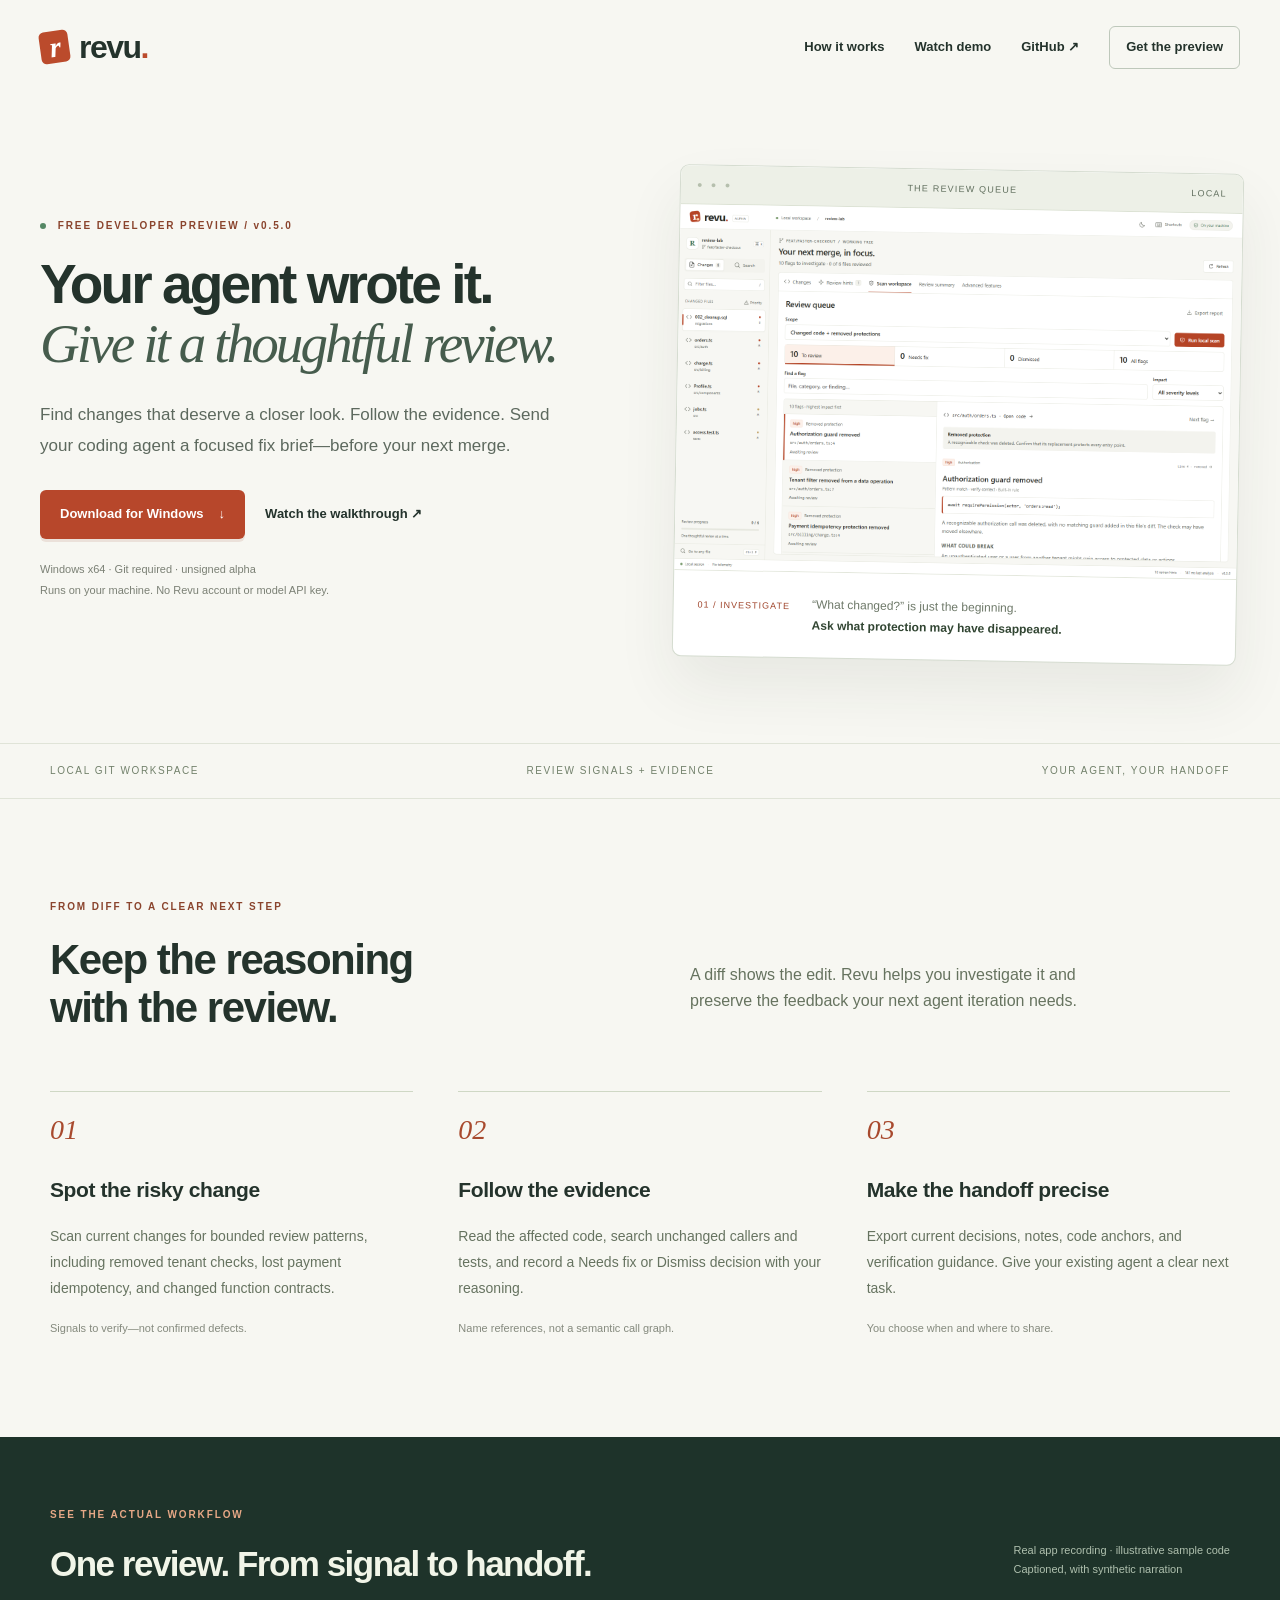
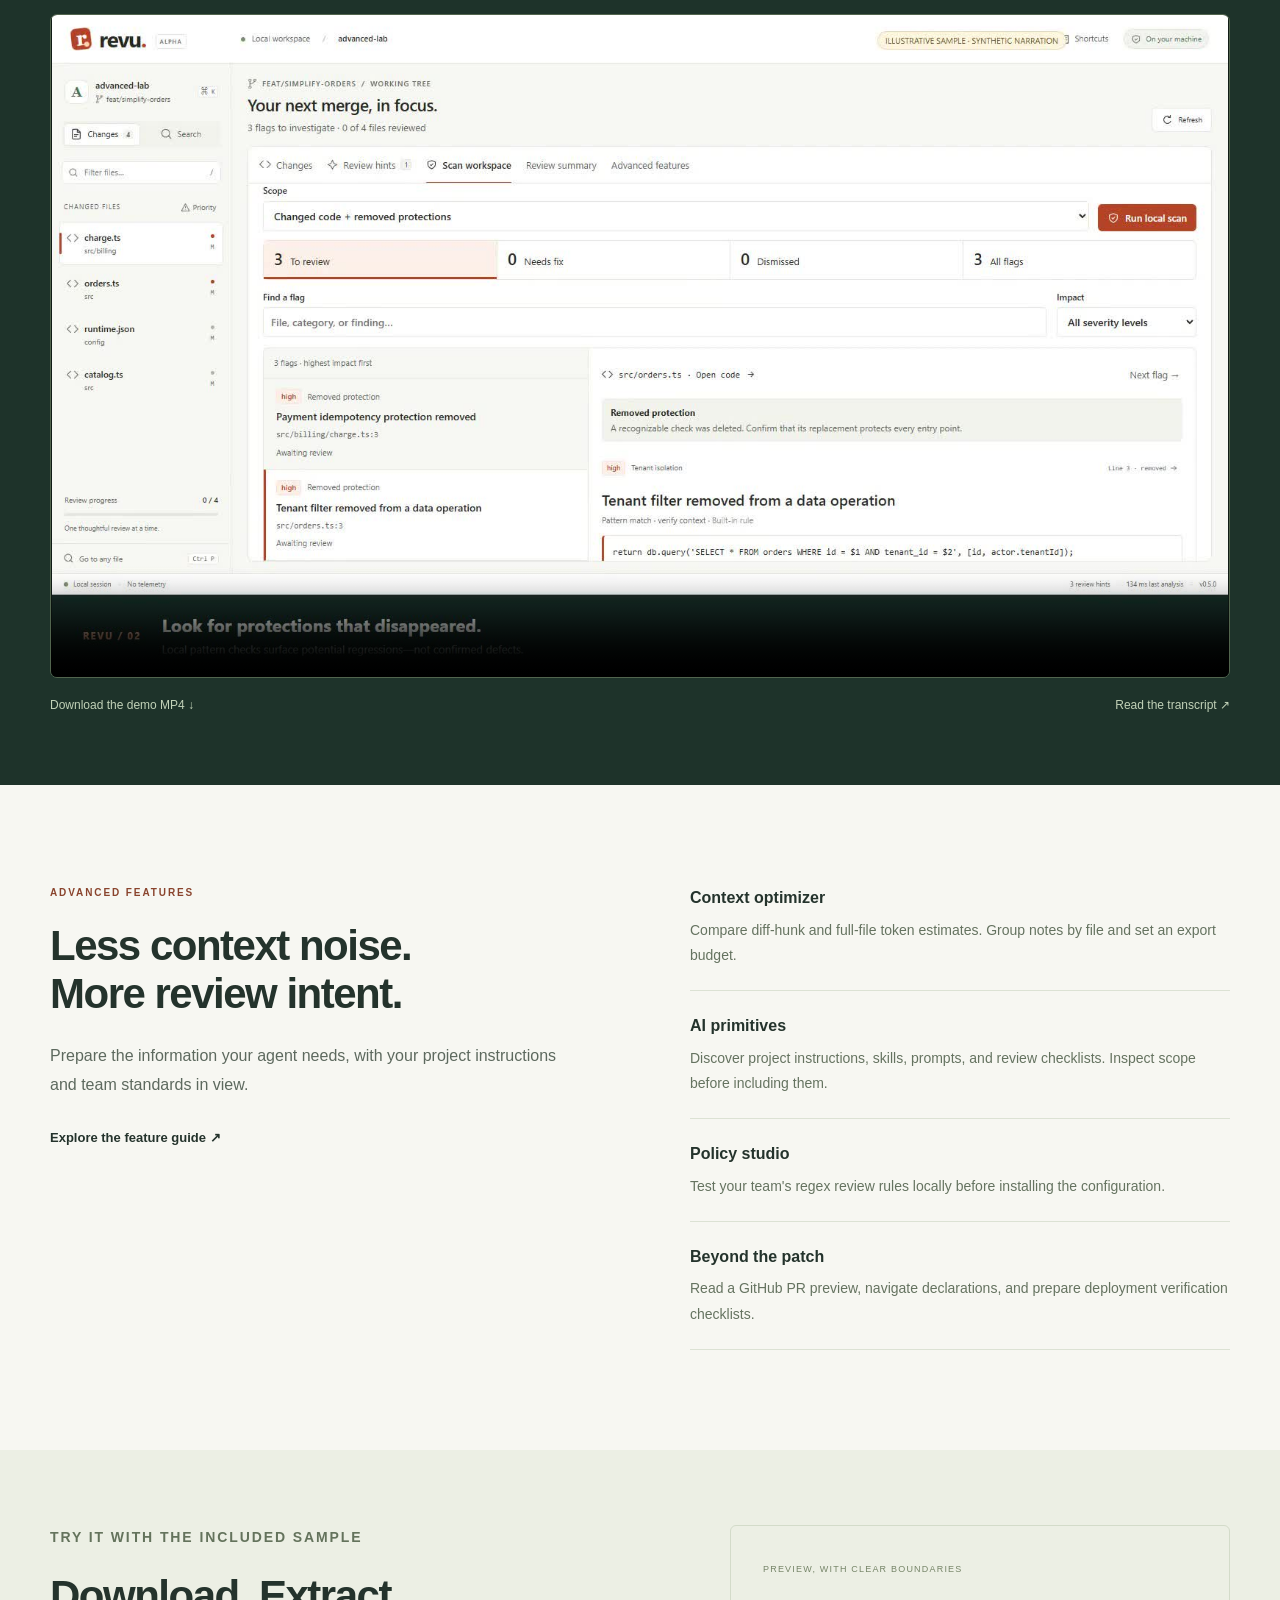
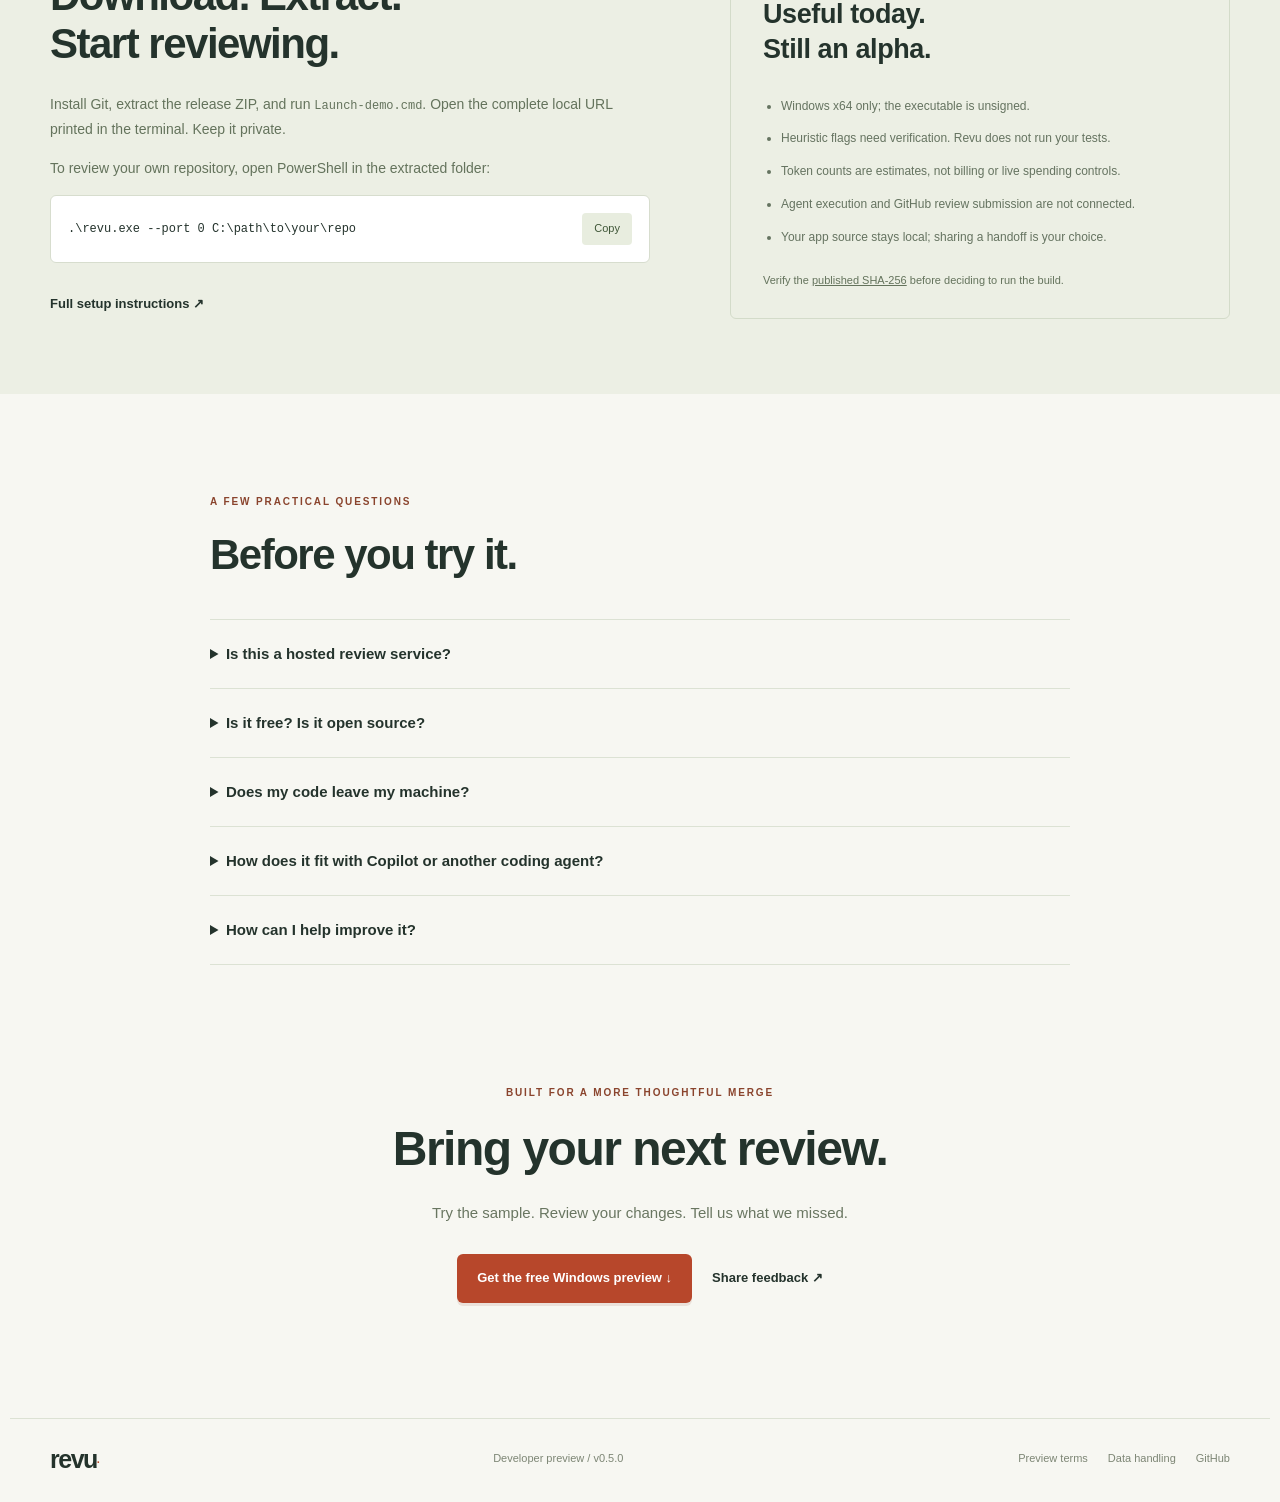
==== index.html @ cb38692a "Publish Revu developer-preview site, documentation, and demo" ====
<!doctype html>
<html lang="en"><head><meta charset="utf-8"><meta name="viewport" content="width=device-width,initial-scale=1"><title>Revu — review your agent's work before you merge</title><meta name="description" content="A local code-review workspace for AI-assisted development. Investigate review signals, record evidence, and prepare focused agent handoffs. Free Windows developer preview."><meta name="theme-color" content="#f7f7f2"><meta property="og:title" content="Revu — a thoughtful review before your next merge"><meta property="og:description" content="Try the free Windows developer preview. Local review signals, evidence, and focused agent context."><meta property="og:image" content="https://mardi123.github.io/revu/assets/poster.jpg"><link rel="icon" href="favicon.svg" type="image/svg+xml"><link rel="stylesheet" href="style.css"></head>
<body><a class="skip" href="#main">Skip to content</a><header class="nav"><a class="brand" href="#" aria-label="Revu home"><span class="mark">r</span>revu<span class="dot">.</span></a><nav aria-label="Main navigation"><a href="#workflow">How it works</a><a href="#demo">Watch demo</a><a href="https://github.com/Mardi123/revu">GitHub ↗</a><a class="nav-download" href="https://github.com/Mardi123/revu/releases/tag/v0.5.0">Get the preview</a></nav></header>
<main id="main"><section class="hero wrap"><div class="hero-copy"><p class="eyebrow"><span></span> FREE DEVELOPER PREVIEW / v0.5.0</p><h1>Your agent wrote it.<br><em>Give it a thoughtful review.</em></h1><p class="lead">Find changes that deserve a closer look. Follow the evidence. Send your coding agent a focused fix brief—before your next merge.</p><div class="actions"><a class="button primary" href="https://github.com/Mardi123/revu/releases/download/v0.5.0/revu-0.5.0-windows-x64.zip">Download for Windows <span>↓</span></a><a class="text-link" href="#demo">Watch the walkthrough <span>↗</span></a></div><p class="fine">Windows x64 · Git required · unsigned alpha<br>Runs on your machine. No Revu account or model API key.</p></div><div class="hero-visual"><div class="window-bar"><span class="window-dots">● ● ●</span><span>THE REVIEW QUEUE</span><span>LOCAL</span></div><a href="assets/review-queue.png" aria-label="Open full-size screenshot of the review queue"><img src="assets/review-queue.png" alt="Revu review queue showing a potential regression with code evidence and verification steps." width="1512" height="982"></a><div class="visual-note"><span>01 / INVESTIGATE</span><p>“What changed?” is just the beginning.<br><strong>Ask what protection may have disappeared.</strong></p></div></div></section>
<div class="strip"><div class="wrap"><span>LOCAL GIT WORKSPACE</span><span>REVIEW SIGNALS + EVIDENCE</span><span>YOUR AGENT, YOUR HANDOFF</span></div></div>
<section id="workflow" class="wrap section"><div class="section-heading"><p class="eyebrow">FROM DIFF TO A CLEAR NEXT STEP</p><h2>Keep the reasoning<br>with the review.</h2><p>A diff shows the edit. Revu helps you investigate it and preserve the feedback your next agent iteration needs.</p></div><div class="steps"><article><span class="step">01</span><h3>Spot the risky change</h3><p>Scan current changes for bounded review patterns, including removed tenant checks, lost payment idempotency, and changed function contracts.</p><span class="note">Signals to verify—not confirmed defects.</span></article><article><span class="step">02</span><h3>Follow the evidence</h3><p>Read the affected code, search unchanged callers and tests, and record a Needs fix or Dismiss decision with your reasoning.</p><span class="note">Name references, not a semantic call graph.</span></article><article><span class="step">03</span><h3>Make the handoff precise</h3><p>Export current decisions, notes, code anchors, and verification guidance. Give your existing agent a clear next task.</p><span class="note">You choose when and where to share.</span></article></div></section>
<section id="demo" class="demo-section"><div class="wrap"><div class="demo-heading"><div><p class="eyebrow">SEE THE ACTUAL WORKFLOW</p><h2>One review. From signal to handoff.</h2></div><p>Real app recording · illustrative sample code<br>Captioned, with synthetic narration</p></div><video controls playsinline preload="metadata" poster="assets/poster.jpg" aria-label="Revu developer-preview walkthrough"><source src="assets/revu-demo-0.5.0.mp4" type="video/mp4"><track kind="captions" src="assets/revu-demo.vtt" srclang="en" label="English" default>Your browser cannot play this video. <a href="assets/revu-demo-0.5.0.mp4">Download the MP4.</a></video><div class="video-links"><a href="https://github.com/Mardi123/revu/releases/download/v0.5.0/revu-demo-0.5.0.mp4">Download the demo MP4 ↓</a><a href="https://github.com/Mardi123/revu/blob/main/DEMO-TRANSCRIPT.md">Read the transcript ↗</a></div></div></section>
<section class="wrap section advanced"><div><p class="eyebrow">ADVANCED FEATURES</p><h2>Less context noise.<br>More review intent.</h2><p class="lead">Prepare the information your agent needs, with your project instructions and team standards in view.</p><a class="text-link" href="https://github.com/Mardi123/revu/blob/main/docs/ADVANCED-FEATURES.md">Explore the feature guide ↗</a></div><dl><div><dt>Context optimizer</dt><dd>Compare diff-hunk and full-file token estimates. Group notes by file and set an export budget.</dd></div><div><dt>AI primitives</dt><dd>Discover project instructions, skills, prompts, and review checklists. Inspect scope before including them.</dd></div><div><dt>Policy studio</dt><dd>Test your team's regex review rules locally before installing the configuration.</dd></div><div><dt>Beyond the patch</dt><dd>Read a GitHub PR preview, navigate declarations, and prepare deployment verification checklists.</dd></div></dl></section>
<section id="start" class="setup-section"><div class="wrap setup"><div><p class="eyebrow">TRY IT WITH THE INCLUDED SAMPLE</p><h2>Download. Extract.<br>Start reviewing.</h2><p>Install Git, extract the release ZIP, and run <code>Launch-demo.cmd</code>. Open the complete local URL printed in the terminal. Keep it private.</p><p>To review your own repository, open PowerShell in the extracted folder:</p><div class="command"><code id="command">.\revu.exe --port 0 C:\path\to\your\repo</code><button id="copy" aria-label="Copy launch command">Copy</button></div><p id="copy-status" role="status"></p><a class="text-link" href="https://github.com/Mardi123/revu#readme">Full setup instructions ↗</a></div><aside><span class="pill">PREVIEW, WITH CLEAR BOUNDARIES</span><h3>Useful today.<br>Still an alpha.</h3><ul><li>Windows x64 only; the executable is unsigned.</li><li>Heuristic flags need verification. Revu does not run your tests.</li><li>Token counts are estimates, not billing or live spending controls.</li><li>Agent execution and GitHub review submission are not connected.</li><li>Your app source stays local; sharing a handoff is your choice.</li></ul><p>Verify the <a href="https://github.com/Mardi123/revu/releases/download/v0.5.0/SHA256SUMS.txt">published SHA-256</a> before deciding to run the build.</p></aside></div></section>
<section class="wrap section faq"><p class="eyebrow">A FEW PRACTICAL QUESTIONS</p><h2>Before you try it.</h2><details><summary>Is this a hosted review service?</summary><p>No. This website distributes a local Windows app. Revu reads the Git repository you select and serves its interface on your own machine. Do not expose that local server publicly.</p></details><details><summary>Is it free? Is it open source?</summary><p>This developer preview is free to evaluate, including with your own work projects. The application source remains private. See the <a href="https://github.com/Mardi123/revu/blob/main/PREVIEW-TERMS.md">preview terms</a>; this is not an open-source license.</p></details><details><summary>Does my code leave my machine?</summary><p>The app has no Revu telemetry or automatic model calls. Copying or exporting context lets you choose what to share. Explicit GitHub PR preview requests contact GitHub through your installed CLI. See <a href="https://github.com/Mardi123/revu/blob/main/PRIVACY.md">data handling</a>.</p></details><details><summary>How does it fit with Copilot or another coding agent?</summary><p>Use Revu as a local investigation and feedback workspace alongside your existing agent. Review signals, record your reasoning, and export a focused handoff. This preview does not demonstrate higher detection accuracy than another tool.</p></details><details><summary>How can I help improve it?</summary><p>Try a real review and report where the workflow helped or got in the way. For a missed issue or false positive, include a small synthetic reproduction in a GitHub issue. Never post private source, credentials, or customer data.</p></details></section>
<section class="wrap final-cta"><p class="eyebrow">BUILT FOR A MORE THOUGHTFUL MERGE</p><h2>Bring your next review.</h2><p>Try the sample. Review your changes. Tell us what we missed.</p><div class="actions"><a class="button primary" href="https://github.com/Mardi123/revu/releases/download/v0.5.0/revu-0.5.0-windows-x64.zip">Get the free Windows preview ↓</a><a class="text-link" href="https://github.com/Mardi123/revu/issues/new/choose">Share feedback ↗</a></div></section></main>
<footer class="wrap"><a class="brand" href="#">revu<span class="dot">.</span></a><span>Developer preview / v0.5.0</span><nav aria-label="Footer"><a href="https://github.com/Mardi123/revu/blob/main/PREVIEW-TERMS.md">Preview terms</a><a href="https://github.com/Mardi123/revu/blob/main/PRIVACY.md">Data handling</a><a href="https://github.com/Mardi123/revu">GitHub</a></nav></footer><script src="site.js"></script></body></html>
---- style.css ----
*{box-sizing:border-box}html{scroll-behavior:smooth;scroll-padding-top:30px}body{margin:0;background:#f7f7f2;color:#24332c;font-family:Inter,'Segoe UI',Arial,sans-serif;line-height:1.6}a{color:inherit;text-decoration:none}button,a{-webkit-tap-highlight-color:transparent}button{font:inherit;cursor:pointer}a:focus-visible,button:focus-visible,summary:focus-visible{outline:3px solid #cb5635;outline-offset:5px}img{display:block;max-width:100%;height:auto}.wrap{max-width:1260px;margin:auto;padding-left:40px;padding-right:40px}.nav{max-width:1440px;margin:auto;padding:26px 40px;display:flex;align-items:center;justify-content:space-between;gap:24px}.brand{display:flex;align-items:center;font-size:32px;font-weight:800;letter-spacing:-1.5px;line-height:1}.dot{color:#bb4b2c}.mark{display:inline-flex;align-items:center;justify-content:center;width:29px;height:32px;background:#bb4b2c;color:white;font:italic 700 29px Georgia,serif;margin-right:10px;border-radius:5px;transform:rotate(-8deg)}.nav nav{display:flex;align-items:center;gap:30px;font-size:13px;font-weight:600}.nav nav a:hover,.text-link:hover{color:#b34528}.nav-download{border:1px solid #bec8bb;padding:10px 16px;border-radius:6px}.hero{padding-top:74px;padding-bottom:82px;display:grid;grid-template-columns:1.05fr 1fr;gap:44px;align-items:center;max-width:1440px}.eyebrow{font:700 10px/1.5 'Segoe UI',sans-serif;letter-spacing:1.9px;color:#8a442d;margin:0 0 22px}.eyebrow span{display:inline-block;width:6px;height:6px;background:#558865;border-radius:100%;margin-right:7px}h1,h2,h3,p{margin-top:0}h1{font-size:clamp(38px,4.3vw,63px);line-height:1.08;font-weight:650;letter-spacing:-2.9px;margin-bottom:26px}h1 em{font-family:Georgia,serif;font-weight:400;color:#465c4d}h2{font-size:42px;line-height:1.14;letter-spacing:-1.5px;font-weight:600;margin-bottom:24px}h3{font-size:21px;line-height:1.3;font-weight:650;letter-spacing:-.4px}.lead{color:#5d695e;font-size:17px;line-height:1.8;max-width:510px}.actions{display:flex;flex-wrap:wrap;align-items:center;gap:20px;margin:29px 0 20px}.button{display:inline-flex;align-items:center;justify-content:center;gap:15px;border-radius:6px;padding:14px 20px;font-size:13px;font-weight:650}.primary{background:#b7472b;color:white;box-shadow:0 3px 0 #8d30191c}.primary:hover{background:#963921}.text-link{font-size:13px;font-weight:600}.fine{color:#7b8075;font-size:11px;line-height:1.9}.hero-visual{min-width:0;border:1px solid #d5dcd0;border-radius:9px;overflow:hidden;box-shadow:0 30px 60px #24332c13;transform:rotate(1deg);background:white}.window-bar{display:flex;justify-content:space-between;gap:10px;align-items:center;padding:12px 16px;background:#edf0e7;border-bottom:1px solid #dce2d4;color:#62705f;font-size:9px;letter-spacing:1.2px}.window-dots{color:#b5bfad;letter-spacing:3px}.hero-visual img{width:100%}.visual-note{display:flex;align-items:start;gap:22px;padding:22px 24px;border-top:1px solid #e3e7dc}.visual-note>span{font-size:9px;letter-spacing:1px;color:#a1472e;white-space:nowrap;margin-top:5px}.visual-note p{margin:0;font-size:12px;line-height:1.7;color:#6e7969}.visual-note strong{color:#314532;font-weight:600}.strip{border-top:1px solid #e0e4d8;border-bottom:1px solid #e0e4d8}.strip .wrap{display:flex;justify-content:space-between;gap:20px;padding-top:19px;padding-bottom:19px;font-size:10px;letter-spacing:1.6px;color:#72816b}.section{padding-top:100px;padding-bottom:100px}.section-heading{display:grid;grid-template-columns:1fr 1fr;gap:0 100px}.section-heading .eyebrow{grid-column:1/-1}.section-heading>p:last-child{align-self:center;color:#66735f;max-width:420px}.steps{display:grid;grid-template-columns:repeat(3,1fr);gap:45px;margin-top:35px}.step{display:block;border-top:1px solid #cfd8c5;color:#a84a2e;font:italic 28px Georgia,serif;padding-top:22px;margin-bottom:30px}.steps p{color:#667360;font-size:14px;line-height:1.85}.note{display:block;font-size:11px;color:#858a7e;margin-top:18px}.demo-section{background:#1e332a;color:#f1f5e8;padding:70px 0}.demo-section .eyebrow{color:#e7a886}.demo-heading{display:flex;justify-content:space-between;gap:30px;align-items:end;margin-bottom:30px}.demo-heading h2{font-size:35px;max-width:650px;margin:0}.demo-heading>p{font-size:11px;line-height:1.8;color:#afc0ae;white-space:nowrap;margin-bottom:4px}video{display:block;width:100%;aspect-ratio:16/9;background:#101c16;border-radius:7px;border:1px solid #52654e}.video-links{display:flex;justify-content:space-between;gap:20px;margin-top:18px;font-size:12px;color:#c2d2b8}.video-links a:hover{text-decoration:underline}.advanced{display:grid;grid-template-columns:1fr 1fr;gap:100px}.advanced .lead{font-size:16px;margin-bottom:25px}dl{margin:0}dl div{padding:22px 0;border-bottom:1px solid #dce2d4}dl div:first-child{padding-top:0}dt{font-weight:650;font-size:16px;margin-bottom:7px}dd{margin:0;font-size:14px;color:#657360;line-height:1.8}.setup-section{background:#ecefe4;padding:75px 0}.setup{display:grid;grid-template-columns:1.2fr 1fr;gap:80px}.setup p{color:#64735c;font-size:14px;line-height:1.8}code{font:12px/1.7 Consolas,monospace}.command{display:flex;align-items:center;gap:15px;padding:17px;background:#fff;border:1px solid #d7ddce;border-radius:6px}.command code{overflow-wrap:anywhere;flex:1}.command button{border:0;background:#e8eddf;color:#3f5637;padding:7px 12px;border-radius:4px;font-size:11px}.setup aside{padding:28px 32px;border:1px solid #d3dbc9;border-radius:6px}.pill{font-size:9px;letter-spacing:1.2px;color:#768568}.setup aside h3{font-size:27px;margin-top:18px}.setup ul{padding-left:18px;font-size:12px;line-height:1.9;color:#657360}.setup li{margin-bottom:10px}.setup aside p{font-size:11px;margin:22px 0 0}.setup aside a,.faq a{text-decoration:underline}#copy-status{min-height:15px;font-size:11px;margin:6px 0}.faq{max-width:940px}.faq h2{margin-bottom:40px}.faq details{border-top:1px solid #dce2d4;padding:22px 0}.faq details:last-child{border-bottom:1px solid #dce2d4}.faq summary{font-size:15px;font-weight:600;cursor:pointer}.faq details p{font-size:14px;color:#657360;margin:18px 0 0;line-height:1.85}.final-cta{text-align:center;padding-top:20px;padding-bottom:95px}.final-cta h2{font-size:48px}.final-cta p:not(.eyebrow){color:#697661;font-size:15px}.final-cta .actions{justify-content:center}footer{border-top:1px solid #dce2d4;display:flex;align-items:center;justify-content:space-between;gap:25px;padding-top:28px;padding-bottom:30px}footer .brand{font-size:25px}footer span,footer nav{font-size:11px;color:#7d8675}footer nav{display:flex;gap:20px}.skip{position:absolute;left:15px;top:-100px;background:white;padding:10px;z-index:5}.skip:focus{top:15px}@media(max-width:1000px){.hero{gap:30px;grid-template-columns:1fr;padding-top:45px;max-width:820px}.hero-visual{transform:none}.hero-copy{max-width:700px}h1{font-size:58px}.hero .lead{max-width:620px}.advanced,.setup{gap:45px}.section-heading{gap:30px}.steps{gap:28px}.demo-heading{display:block}.demo-heading>p{margin:15px 0 0}}@media(max-width:650px){.wrap{padding-left:24px;padding-right:24px}.nav{padding:22px 24px}.nav nav{gap:16px;font-size:11px}.nav nav>a:first-child,.nav-download{display:none}.brand{font-size:28px}.hero{padding-top:32px;padding-bottom:48px}h1{font-size:43px;letter-spacing:-1.7px}h2{font-size:33px}.lead{font-size:15px}.hero-visual{margin-top:8px}.visual-note{padding:16px;gap:12px}.visual-note p{font-size:11px}.visual-note>span{font-size:8px}.strip .wrap{gap:12px;font-size:8px;letter-spacing:.5px;padding-top:15px;padding-bottom:15px}.section{padding-top:60px;padding-bottom:60px}.section-heading,.steps,.advanced,.setup{grid-template-columns:1fr;gap:24px}.section-heading{gap:0}.steps{gap:25px;margin-top:25px}.step{margin-bottom:16px}.steps p{margin-bottom:8px}.note{margin-top:10px}.demo-section{padding:45px 0}.demo-heading h2{font-size:29px}.video-links{font-size:11px}.advanced{gap:38px}.setup-section{padding:50px 0}.setup aside{padding:23px}.command{padding:12px;gap:8px}.command code{font-size:11px}.final-cta{padding-top:30px;padding-bottom:60px}.final-cta h2{font-size:38px}footer{flex-wrap:wrap}footer nav{width:100%;justify-content:space-between}.actions{gap:15px}.button{font-size:12px;padding:13px 17px}}@media(prefers-reduced-motion:reduce){html{scroll-behavior:auto}}
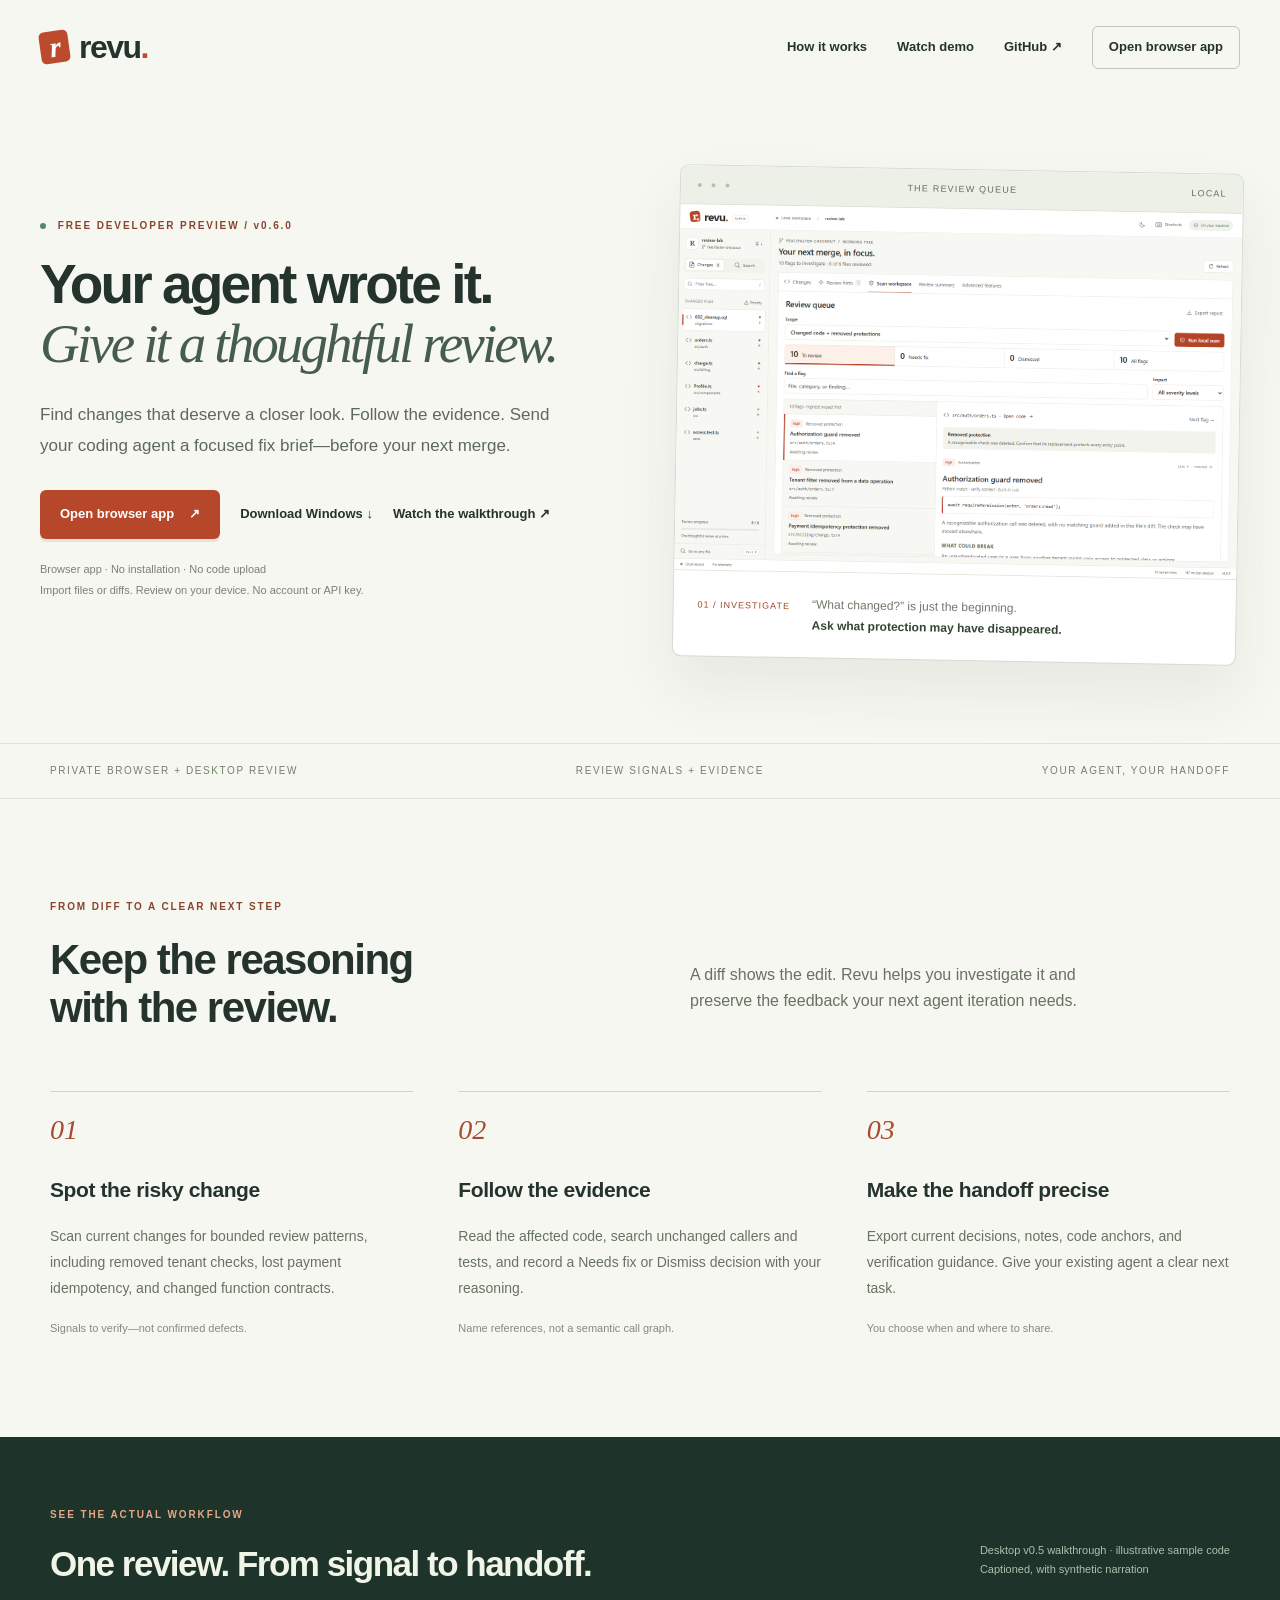
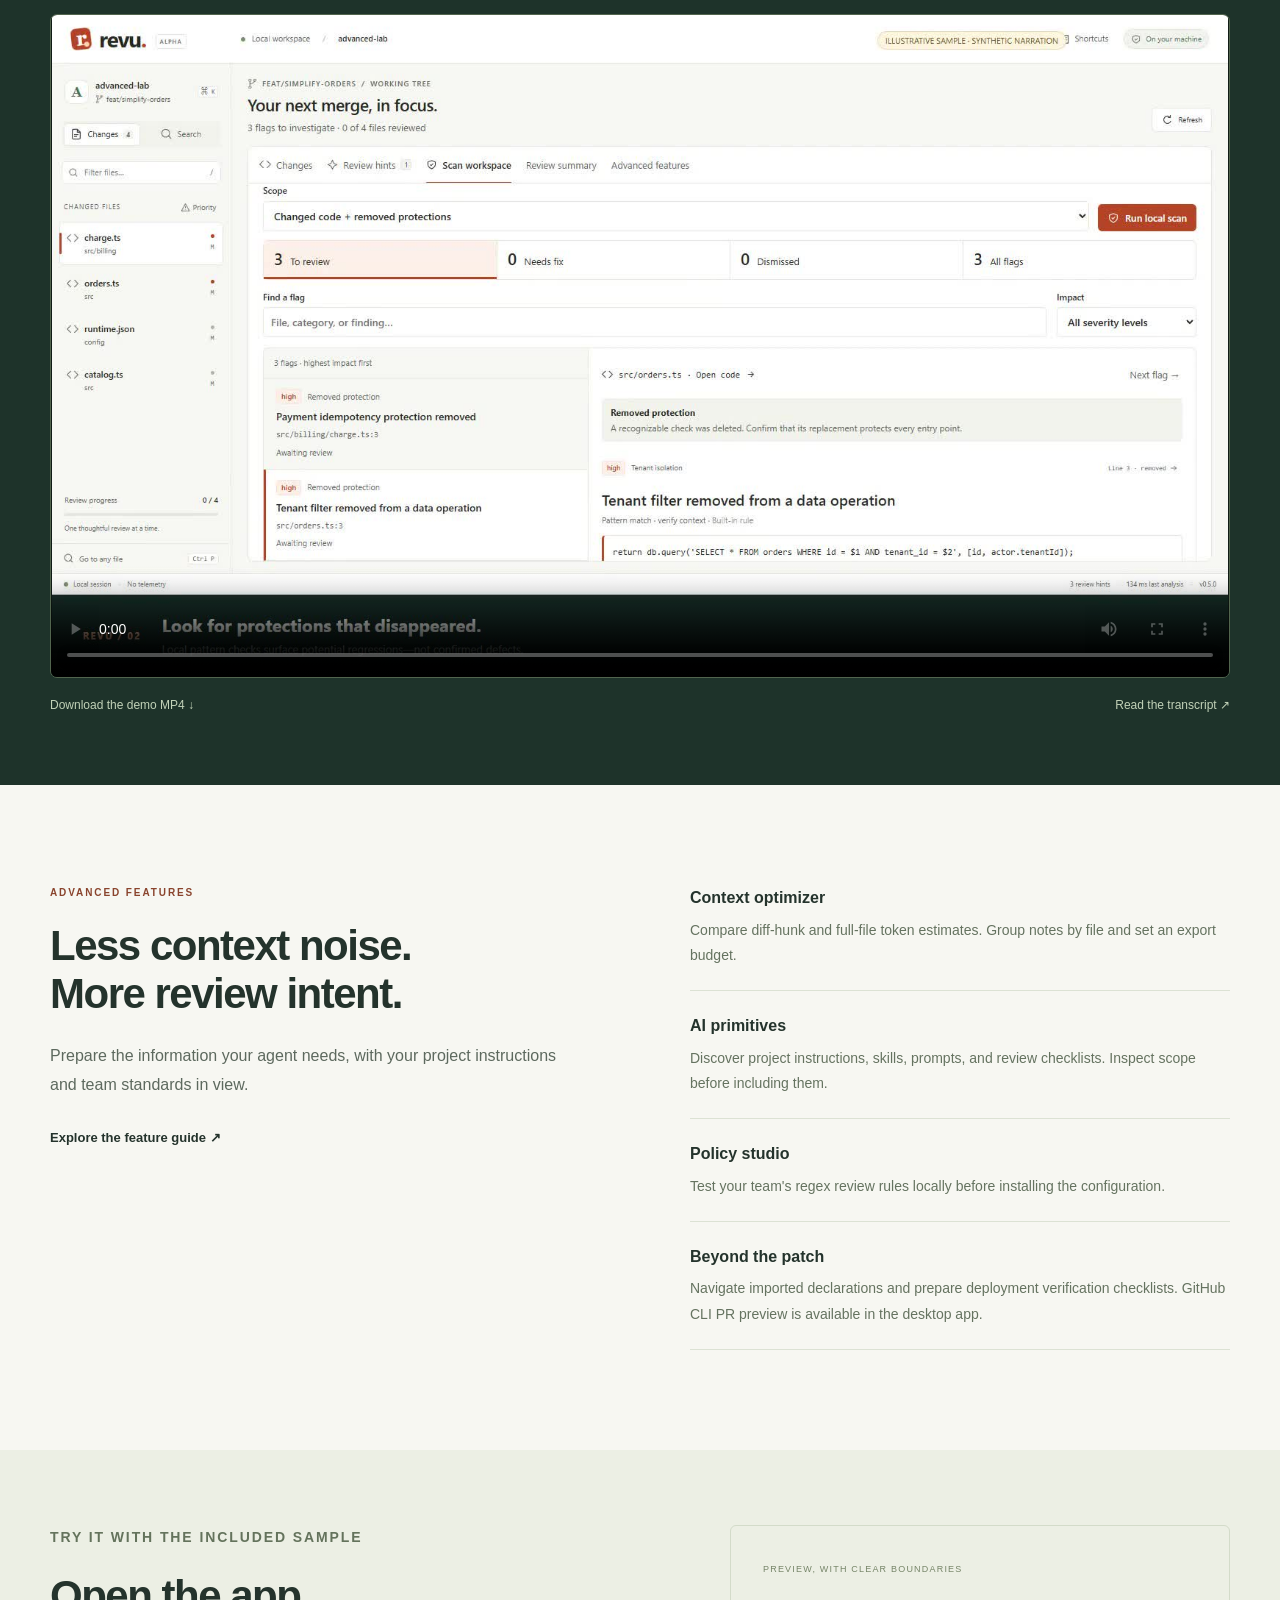
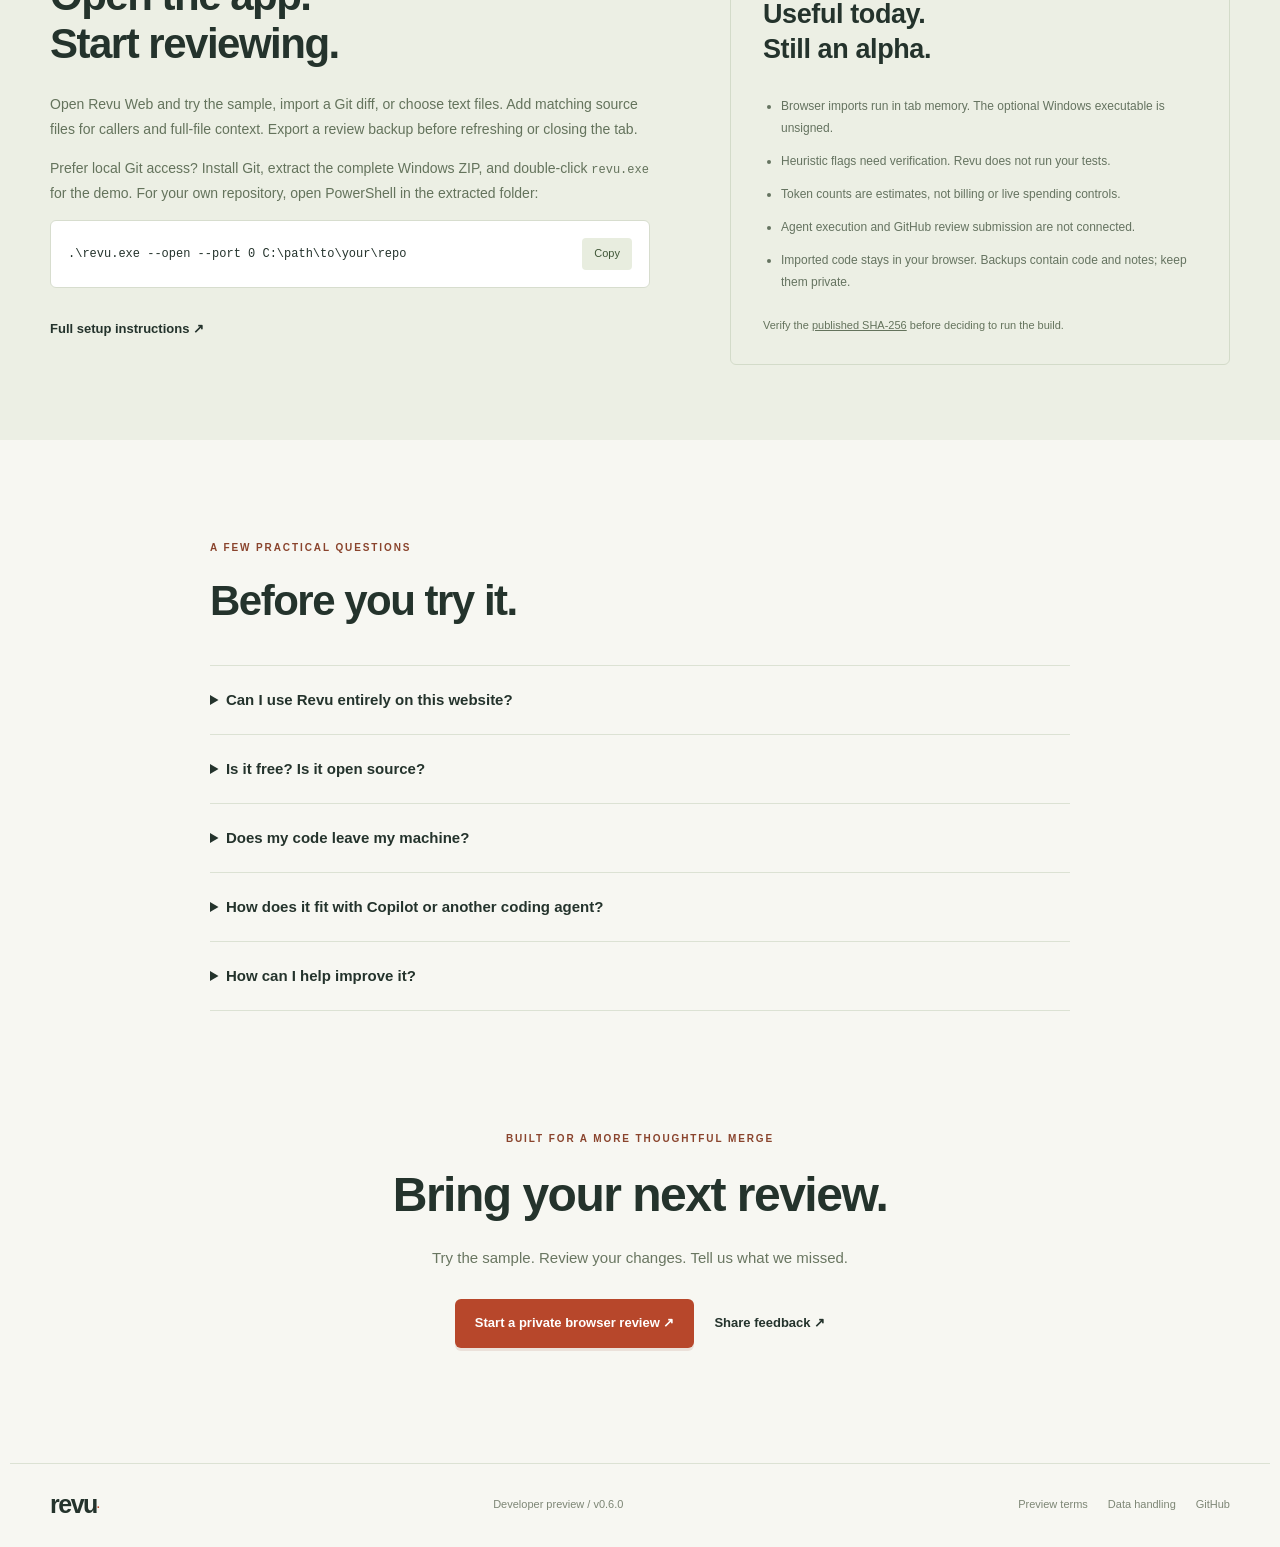
==== commit f0dcf8fe: "Release browser review app and fix Windows startup for 0.6.0" ====
--- a/index.html
+++ b/index.html
@@ -1,12 +1,12 @@
 <!doctype html>
-<html lang="en"><head><meta charset="utf-8"><meta name="viewport" content="width=device-width,initial-scale=1"><title>Revu — review your agent's work before you merge</title><meta name="description" content="A local code-review workspace for AI-assisted development. Investigate review signals, record evidence, and prepare focused agent handoffs. Free Windows developer preview."><meta name="theme-color" content="#f7f7f2"><meta property="og:title" content="Revu — a thoughtful review before your next merge"><meta property="og:description" content="Try the free Windows developer preview. Local review signals, evidence, and focused agent context."><meta property="og:image" content="https://mardi123.github.io/revu/assets/poster.jpg"><link rel="icon" href="favicon.svg" type="image/svg+xml"><link rel="stylesheet" href="style.css"></head>
-<body><a class="skip" href="#main">Skip to content</a><header class="nav"><a class="brand" href="#" aria-label="Revu home"><span class="mark">r</span>revu<span class="dot">.</span></a><nav aria-label="Main navigation"><a href="#workflow">How it works</a><a href="#demo">Watch demo</a><a href="https://github.com/Mardi123/revu">GitHub ↗</a><a class="nav-download" href="https://github.com/Mardi123/revu/releases/tag/v0.5.0">Get the preview</a></nav></header>
-<main id="main"><section class="hero wrap"><div class="hero-copy"><p class="eyebrow"><span></span> FREE DEVELOPER PREVIEW / v0.5.0</p><h1>Your agent wrote it.<br><em>Give it a thoughtful review.</em></h1><p class="lead">Find changes that deserve a closer look. Follow the evidence. Send your coding agent a focused fix brief—before your next merge.</p><div class="actions"><a class="button primary" href="https://github.com/Mardi123/revu/releases/download/v0.5.0/revu-0.5.0-windows-x64.zip">Download for Windows <span>↓</span></a><a class="text-link" href="#demo">Watch the walkthrough <span>↗</span></a></div><p class="fine">Windows x64 · Git required · unsigned alpha<br>Runs on your machine. No Revu account or model API key.</p></div><div class="hero-visual"><div class="window-bar"><span class="window-dots">● ● ●</span><span>THE REVIEW QUEUE</span><span>LOCAL</span></div><a href="assets/review-queue.png" aria-label="Open full-size screenshot of the review queue"><img src="assets/review-queue.png" alt="Revu review queue showing a potential regression with code evidence and verification steps." width="1512" height="982"></a><div class="visual-note"><span>01 / INVESTIGATE</span><p>“What changed?” is just the beginning.<br><strong>Ask what protection may have disappeared.</strong></p></div></div></section>
-<div class="strip"><div class="wrap"><span>LOCAL GIT WORKSPACE</span><span>REVIEW SIGNALS + EVIDENCE</span><span>YOUR AGENT, YOUR HANDOFF</span></div></div>
+<html lang="en"><head><meta charset="utf-8"><meta name="viewport" content="width=device-width,initial-scale=1"><title>Revu — review your agent's work before you merge</title><meta name="description" content="A local code-review workspace for AI-assisted development. Investigate review signals, record evidence, and prepare focused agent handoffs. Free browser and Windows developer preview."><meta name="theme-color" content="#f7f7f2"><meta property="og:title" content="Revu — a thoughtful review before your next merge"><meta property="og:description" content="Review files and diffs privately in your browser. Local review signals, evidence, and focused agent context."><meta property="og:image" content="https://mardi123.github.io/revu/assets/poster.jpg"><link rel="icon" href="favicon.svg" type="image/svg+xml"><link rel="stylesheet" href="style.css"></head>
+<body><a class="skip" href="#main">Skip to content</a><header class="nav"><a class="brand" href="#" aria-label="Revu home"><span class="mark">r</span>revu<span class="dot">.</span></a><nav aria-label="Main navigation"><a href="#workflow">How it works</a><a href="#demo">Watch demo</a><a href="https://github.com/Mardi123/revu">GitHub ↗</a><a class="nav-download" href="app/">Open browser app</a></nav></header>
+<main id="main"><section class="hero wrap"><div class="hero-copy"><p class="eyebrow"><span></span> FREE DEVELOPER PREVIEW / v0.6.0</p><h1>Your agent wrote it.<br><em>Give it a thoughtful review.</em></h1><p class="lead">Find changes that deserve a closer look. Follow the evidence. Send your coding agent a focused fix brief—before your next merge.</p><div class="actions"><a class="button primary" href="app/">Open browser app <span>↗</span></a><a class="text-link" href="https://github.com/Mardi123/revu/releases/download/v0.6.0/revu-0.6.0-windows-x64.zip">Download Windows ↓</a><a class="text-link" href="#demo">Watch the walkthrough <span>↗</span></a></div><p class="fine">Browser app · No installation · No code upload<br>Import files or diffs. Review on your device. No account or API key.</p></div><div class="hero-visual"><div class="window-bar"><span class="window-dots">● ● ●</span><span>THE REVIEW QUEUE</span><span>LOCAL</span></div><a href="assets/review-queue.png" aria-label="Open full-size screenshot of the review queue"><img src="assets/review-queue.png" alt="Revu review queue showing a potential regression with code evidence and verification steps." width="1512" height="982"></a><div class="visual-note"><span>01 / INVESTIGATE</span><p>“What changed?” is just the beginning.<br><strong>Ask what protection may have disappeared.</strong></p></div></div></section>
+<div class="strip"><div class="wrap"><span>PRIVATE BROWSER + DESKTOP REVIEW</span><span>REVIEW SIGNALS + EVIDENCE</span><span>YOUR AGENT, YOUR HANDOFF</span></div></div>
 <section id="workflow" class="wrap section"><div class="section-heading"><p class="eyebrow">FROM DIFF TO A CLEAR NEXT STEP</p><h2>Keep the reasoning<br>with the review.</h2><p>A diff shows the edit. Revu helps you investigate it and preserve the feedback your next agent iteration needs.</p></div><div class="steps"><article><span class="step">01</span><h3>Spot the risky change</h3><p>Scan current changes for bounded review patterns, including removed tenant checks, lost payment idempotency, and changed function contracts.</p><span class="note">Signals to verify—not confirmed defects.</span></article><article><span class="step">02</span><h3>Follow the evidence</h3><p>Read the affected code, search unchanged callers and tests, and record a Needs fix or Dismiss decision with your reasoning.</p><span class="note">Name references, not a semantic call graph.</span></article><article><span class="step">03</span><h3>Make the handoff precise</h3><p>Export current decisions, notes, code anchors, and verification guidance. Give your existing agent a clear next task.</p><span class="note">You choose when and where to share.</span></article></div></section>
-<section id="demo" class="demo-section"><div class="wrap"><div class="demo-heading"><div><p class="eyebrow">SEE THE ACTUAL WORKFLOW</p><h2>One review. From signal to handoff.</h2></div><p>Real app recording · illustrative sample code<br>Captioned, with synthetic narration</p></div><video controls playsinline preload="metadata" poster="assets/poster.jpg" aria-label="Revu developer-preview walkthrough"><source src="assets/revu-demo-0.5.0.mp4" type="video/mp4"><track kind="captions" src="assets/revu-demo.vtt" srclang="en" label="English" default>Your browser cannot play this video. <a href="assets/revu-demo-0.5.0.mp4">Download the MP4.</a></video><div class="video-links"><a href="https://github.com/Mardi123/revu/releases/download/v0.5.0/revu-demo-0.5.0.mp4">Download the demo MP4 ↓</a><a href="https://github.com/Mardi123/revu/blob/main/DEMO-TRANSCRIPT.md">Read the transcript ↗</a></div></div></section>
-<section class="wrap section advanced"><div><p class="eyebrow">ADVANCED FEATURES</p><h2>Less context noise.<br>More review intent.</h2><p class="lead">Prepare the information your agent needs, with your project instructions and team standards in view.</p><a class="text-link" href="https://github.com/Mardi123/revu/blob/main/docs/ADVANCED-FEATURES.md">Explore the feature guide ↗</a></div><dl><div><dt>Context optimizer</dt><dd>Compare diff-hunk and full-file token estimates. Group notes by file and set an export budget.</dd></div><div><dt>AI primitives</dt><dd>Discover project instructions, skills, prompts, and review checklists. Inspect scope before including them.</dd></div><div><dt>Policy studio</dt><dd>Test your team's regex review rules locally before installing the configuration.</dd></div><div><dt>Beyond the patch</dt><dd>Read a GitHub PR preview, navigate declarations, and prepare deployment verification checklists.</dd></div></dl></section>
-<section id="start" class="setup-section"><div class="wrap setup"><div><p class="eyebrow">TRY IT WITH THE INCLUDED SAMPLE</p><h2>Download. Extract.<br>Start reviewing.</h2><p>Install Git, extract the release ZIP, and run <code>Launch-demo.cmd</code>. Open the complete local URL printed in the terminal. Keep it private.</p><p>To review your own repository, open PowerShell in the extracted folder:</p><div class="command"><code id="command">.\revu.exe --port 0 C:\path\to\your\repo</code><button id="copy" aria-label="Copy launch command">Copy</button></div><p id="copy-status" role="status"></p><a class="text-link" href="https://github.com/Mardi123/revu#readme">Full setup instructions ↗</a></div><aside><span class="pill">PREVIEW, WITH CLEAR BOUNDARIES</span><h3>Useful today.<br>Still an alpha.</h3><ul><li>Windows x64 only; the executable is unsigned.</li><li>Heuristic flags need verification. Revu does not run your tests.</li><li>Token counts are estimates, not billing or live spending controls.</li><li>Agent execution and GitHub review submission are not connected.</li><li>Your app source stays local; sharing a handoff is your choice.</li></ul><p>Verify the <a href="https://github.com/Mardi123/revu/releases/download/v0.5.0/SHA256SUMS.txt">published SHA-256</a> before deciding to run the build.</p></aside></div></section>
-<section class="wrap section faq"><p class="eyebrow">A FEW PRACTICAL QUESTIONS</p><h2>Before you try it.</h2><details><summary>Is this a hosted review service?</summary><p>No. This website distributes a local Windows app. Revu reads the Git repository you select and serves its interface on your own machine. Do not expose that local server publicly.</p></details><details><summary>Is it free? Is it open source?</summary><p>This developer preview is free to evaluate, including with your own work projects. The application source remains private. See the <a href="https://github.com/Mardi123/revu/blob/main/PREVIEW-TERMS.md">preview terms</a>; this is not an open-source license.</p></details><details><summary>Does my code leave my machine?</summary><p>The app has no Revu telemetry or automatic model calls. Copying or exporting context lets you choose what to share. Explicit GitHub PR preview requests contact GitHub through your installed CLI. See <a href="https://github.com/Mardi123/revu/blob/main/PRIVACY.md">data handling</a>.</p></details><details><summary>How does it fit with Copilot or another coding agent?</summary><p>Use Revu as a local investigation and feedback workspace alongside your existing agent. Review signals, record your reasoning, and export a focused handoff. This preview does not demonstrate higher detection accuracy than another tool.</p></details><details><summary>How can I help improve it?</summary><p>Try a real review and report where the workflow helped or got in the way. For a missed issue or false positive, include a small synthetic reproduction in a GitHub issue. Never post private source, credentials, or customer data.</p></details></section>
-<section class="wrap final-cta"><p class="eyebrow">BUILT FOR A MORE THOUGHTFUL MERGE</p><h2>Bring your next review.</h2><p>Try the sample. Review your changes. Tell us what we missed.</p><div class="actions"><a class="button primary" href="https://github.com/Mardi123/revu/releases/download/v0.5.0/revu-0.5.0-windows-x64.zip">Get the free Windows preview ↓</a><a class="text-link" href="https://github.com/Mardi123/revu/issues/new/choose">Share feedback ↗</a></div></section></main>
-<footer class="wrap"><a class="brand" href="#">revu<span class="dot">.</span></a><span>Developer preview / v0.5.0</span><nav aria-label="Footer"><a href="https://github.com/Mardi123/revu/blob/main/PREVIEW-TERMS.md">Preview terms</a><a href="https://github.com/Mardi123/revu/blob/main/PRIVACY.md">Data handling</a><a href="https://github.com/Mardi123/revu">GitHub</a></nav></footer><script src="site.js"></script></body></html>
+<section id="demo" class="demo-section"><div class="wrap"><div class="demo-heading"><div><p class="eyebrow">SEE THE ACTUAL WORKFLOW</p><h2>One review. From signal to handoff.</h2></div><p>Desktop v0.5 walkthrough · illustrative sample code<br>Captioned, with synthetic narration</p></div><video controls playsinline preload="metadata" poster="assets/poster.jpg" aria-label="Revu developer-preview walkthrough"><source src="assets/revu-demo-0.5.0.mp4" type="video/mp4"><track kind="captions" src="assets/revu-demo.vtt" srclang="en" label="English" default>Your browser cannot play this video. <a href="assets/revu-demo-0.5.0.mp4">Download the MP4.</a></video><div class="video-links"><a href="https://github.com/Mardi123/revu/releases/download/v0.5.0/revu-demo-0.5.0.mp4">Download the demo MP4 ↓</a><a href="https://github.com/Mardi123/revu/blob/main/DEMO-TRANSCRIPT.md">Read the transcript ↗</a></div></div></section>
+<section class="wrap section advanced"><div><p class="eyebrow">ADVANCED FEATURES</p><h2>Less context noise.<br>More review intent.</h2><p class="lead">Prepare the information your agent needs, with your project instructions and team standards in view.</p><a class="text-link" href="https://github.com/Mardi123/revu/blob/main/docs/ADVANCED-FEATURES.md">Explore the feature guide ↗</a></div><dl><div><dt>Context optimizer</dt><dd>Compare diff-hunk and full-file token estimates. Group notes by file and set an export budget.</dd></div><div><dt>AI primitives</dt><dd>Discover project instructions, skills, prompts, and review checklists. Inspect scope before including them.</dd></div><div><dt>Policy studio</dt><dd>Test your team's regex review rules locally before installing the configuration.</dd></div><div><dt>Beyond the patch</dt><dd>Navigate imported declarations and prepare deployment verification checklists. GitHub CLI PR preview is available in the desktop app.</dd></div></dl></section>
+<section id="start" class="setup-section"><div class="wrap setup"><div><p class="eyebrow">TRY IT WITH THE INCLUDED SAMPLE</p><h2>Open the app.<br>Start reviewing.</h2><p><a href="app/">Open Revu Web</a> and try the sample, import a Git diff, or choose text files. Add matching source files for callers and full-file context. Export a review backup before refreshing or closing the tab.</p><p>Prefer local Git access? Install Git, extract the complete Windows ZIP, and double-click <code>revu.exe</code> for the demo. For your own repository, open PowerShell in the extracted folder:</p><div class="command"><code id="command">.\revu.exe --open --port 0 C:\path\to\your\repo</code><button id="copy" aria-label="Copy launch command">Copy</button></div><p id="copy-status" role="status"></p><a class="text-link" href="https://github.com/Mardi123/revu#readme">Full setup instructions ↗</a></div><aside><span class="pill">PREVIEW, WITH CLEAR BOUNDARIES</span><h3>Useful today.<br>Still an alpha.</h3><ul><li>Browser imports run in tab memory. The optional Windows executable is unsigned.</li><li>Heuristic flags need verification. Revu does not run your tests.</li><li>Token counts are estimates, not billing or live spending controls.</li><li>Agent execution and GitHub review submission are not connected.</li><li>Imported code stays in your browser. Backups contain code and notes; keep them private.</li></ul><p>Verify the <a href="https://github.com/Mardi123/revu/releases/download/v0.6.0/SHA256SUMS.txt">published SHA-256</a> before deciding to run the build.</p></aside></div></section>
+<section class="wrap section faq"><p class="eyebrow">A FEW PRACTICAL QUESTIONS</p><h2>Before you try it.</h2><details><summary>Can I use Revu entirely on this website?</summary><p>Yes. <a href="app/">Open the browser app</a> to review imported files and diffs. The review engine runs on your device using WebAssembly; your code is not uploaded. Scanning, decisions, notes, context optimization, policies, and exports work against your imports. Local Git and GitHub CLI access require the desktop app. See the <a href="https://github.com/Mardi123/revu/blob/main/docs/BROWSER-APP.md">browser guide</a>.</p></details><details><summary>Is it free? Is it open source?</summary><p>This developer preview is free to evaluate, including with your own work projects. The application source remains private. See the <a href="https://github.com/Mardi123/revu/blob/main/PREVIEW-TERMS.md">preview terms</a>; this is not an open-source license.</p></details><details><summary>Does my code leave my machine?</summary><p>Imported browser code and notes stay in tab memory. Export a review backup before refreshing or closing the tab. The app has no Revu telemetry or automatic model calls. Copying or exporting context lets you choose what to share. Explicit GitHub PR preview requests contact GitHub through your installed CLI. See <a href="https://github.com/Mardi123/revu/blob/main/PRIVACY.md">data handling</a>.</p></details><details><summary>How does it fit with Copilot or another coding agent?</summary><p>Use Revu as a local investigation and feedback workspace alongside your existing agent. Review signals, record your reasoning, and export a focused handoff. This preview does not demonstrate higher detection accuracy than another tool.</p></details><details><summary>How can I help improve it?</summary><p>Try a real review and report where the workflow helped or got in the way. For a missed issue or false positive, include a small synthetic reproduction in a GitHub issue. Never post private source, credentials, or customer data.</p></details></section>
+<section class="wrap final-cta"><p class="eyebrow">BUILT FOR A MORE THOUGHTFUL MERGE</p><h2>Bring your next review.</h2><p>Try the sample. Review your changes. Tell us what we missed.</p><div class="actions"><a class="button primary" href="app/">Start a private browser review ↗</a><a class="text-link" href="https://github.com/Mardi123/revu/issues/new/choose">Share feedback ↗</a></div></section></main>
+<footer class="wrap"><a class="brand" href="#">revu<span class="dot">.</span></a><span>Developer preview / v0.6.0</span><nav aria-label="Footer"><a href="https://github.com/Mardi123/revu/blob/main/PREVIEW-TERMS.md">Preview terms</a><a href="https://github.com/Mardi123/revu/blob/main/PRIVACY.md">Data handling</a><a href="https://github.com/Mardi123/revu">GitHub</a></nav></footer><script src="site.js"></script></body></html>
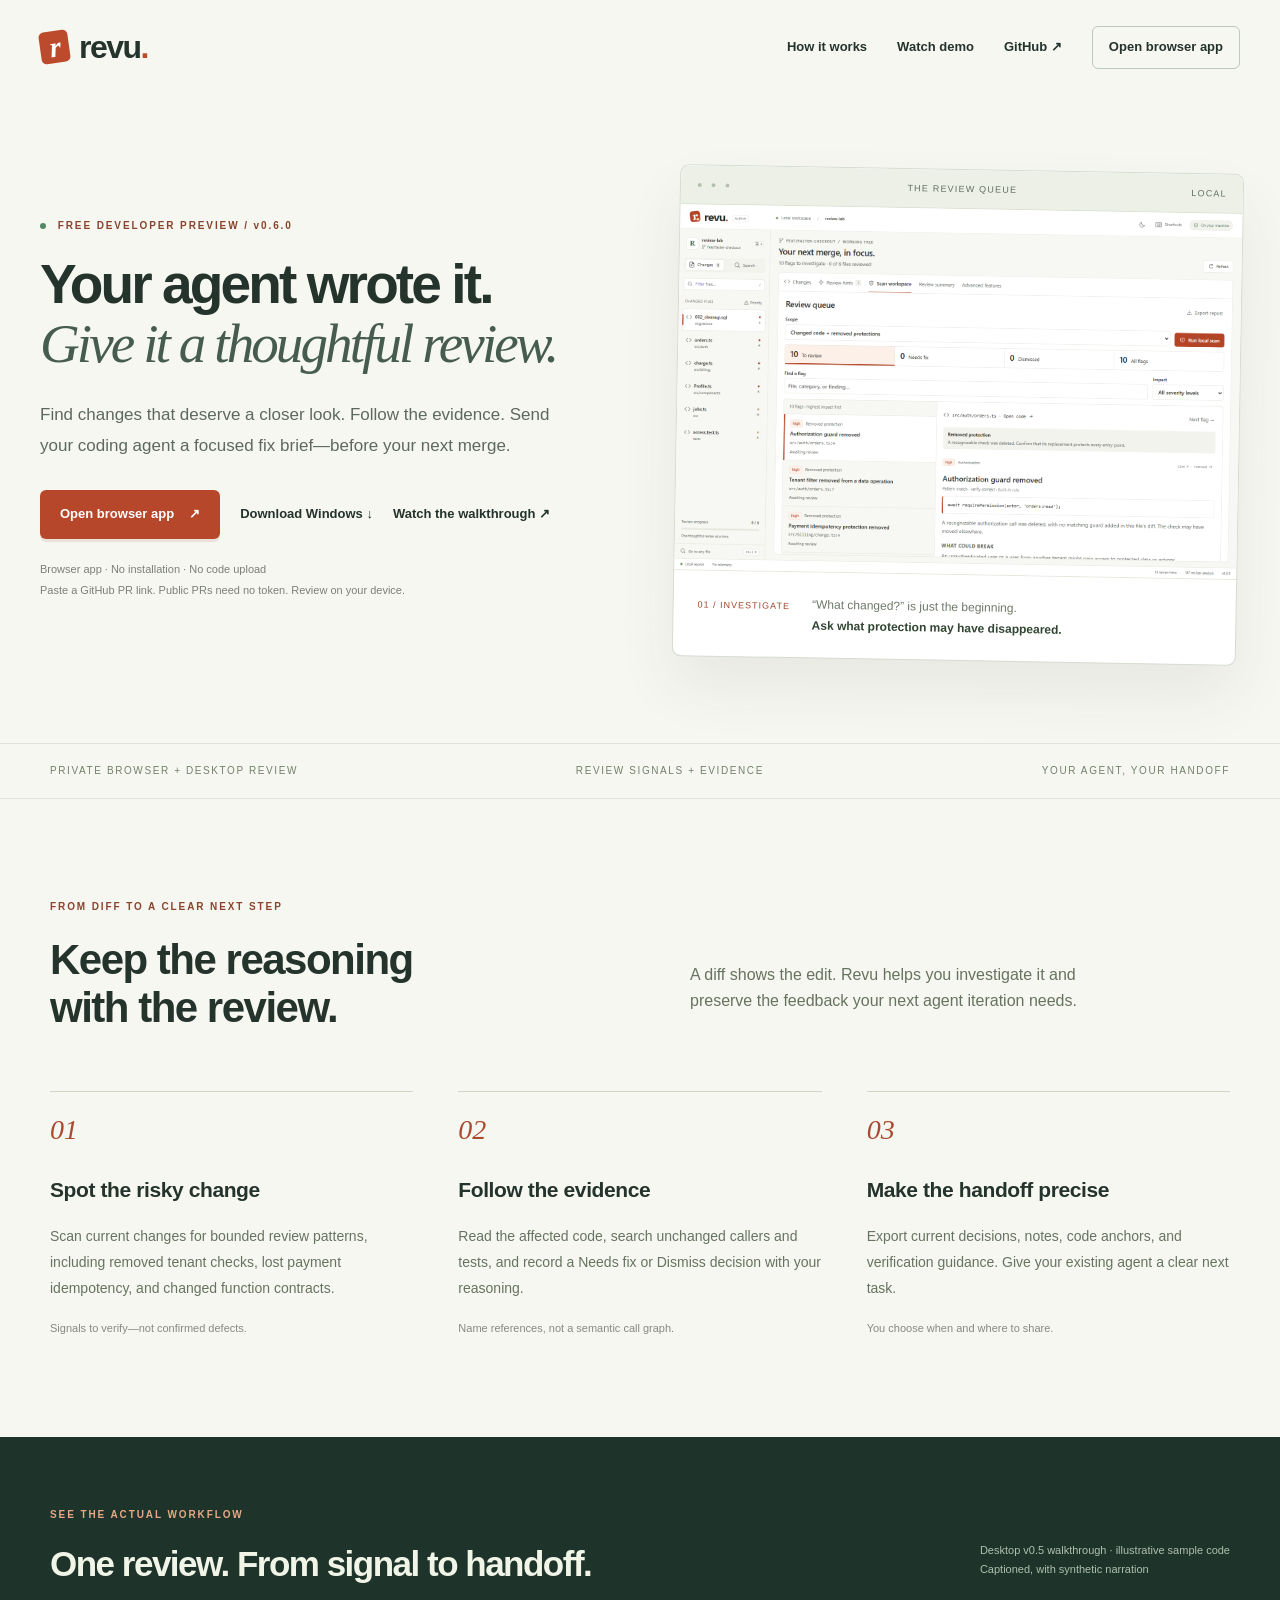
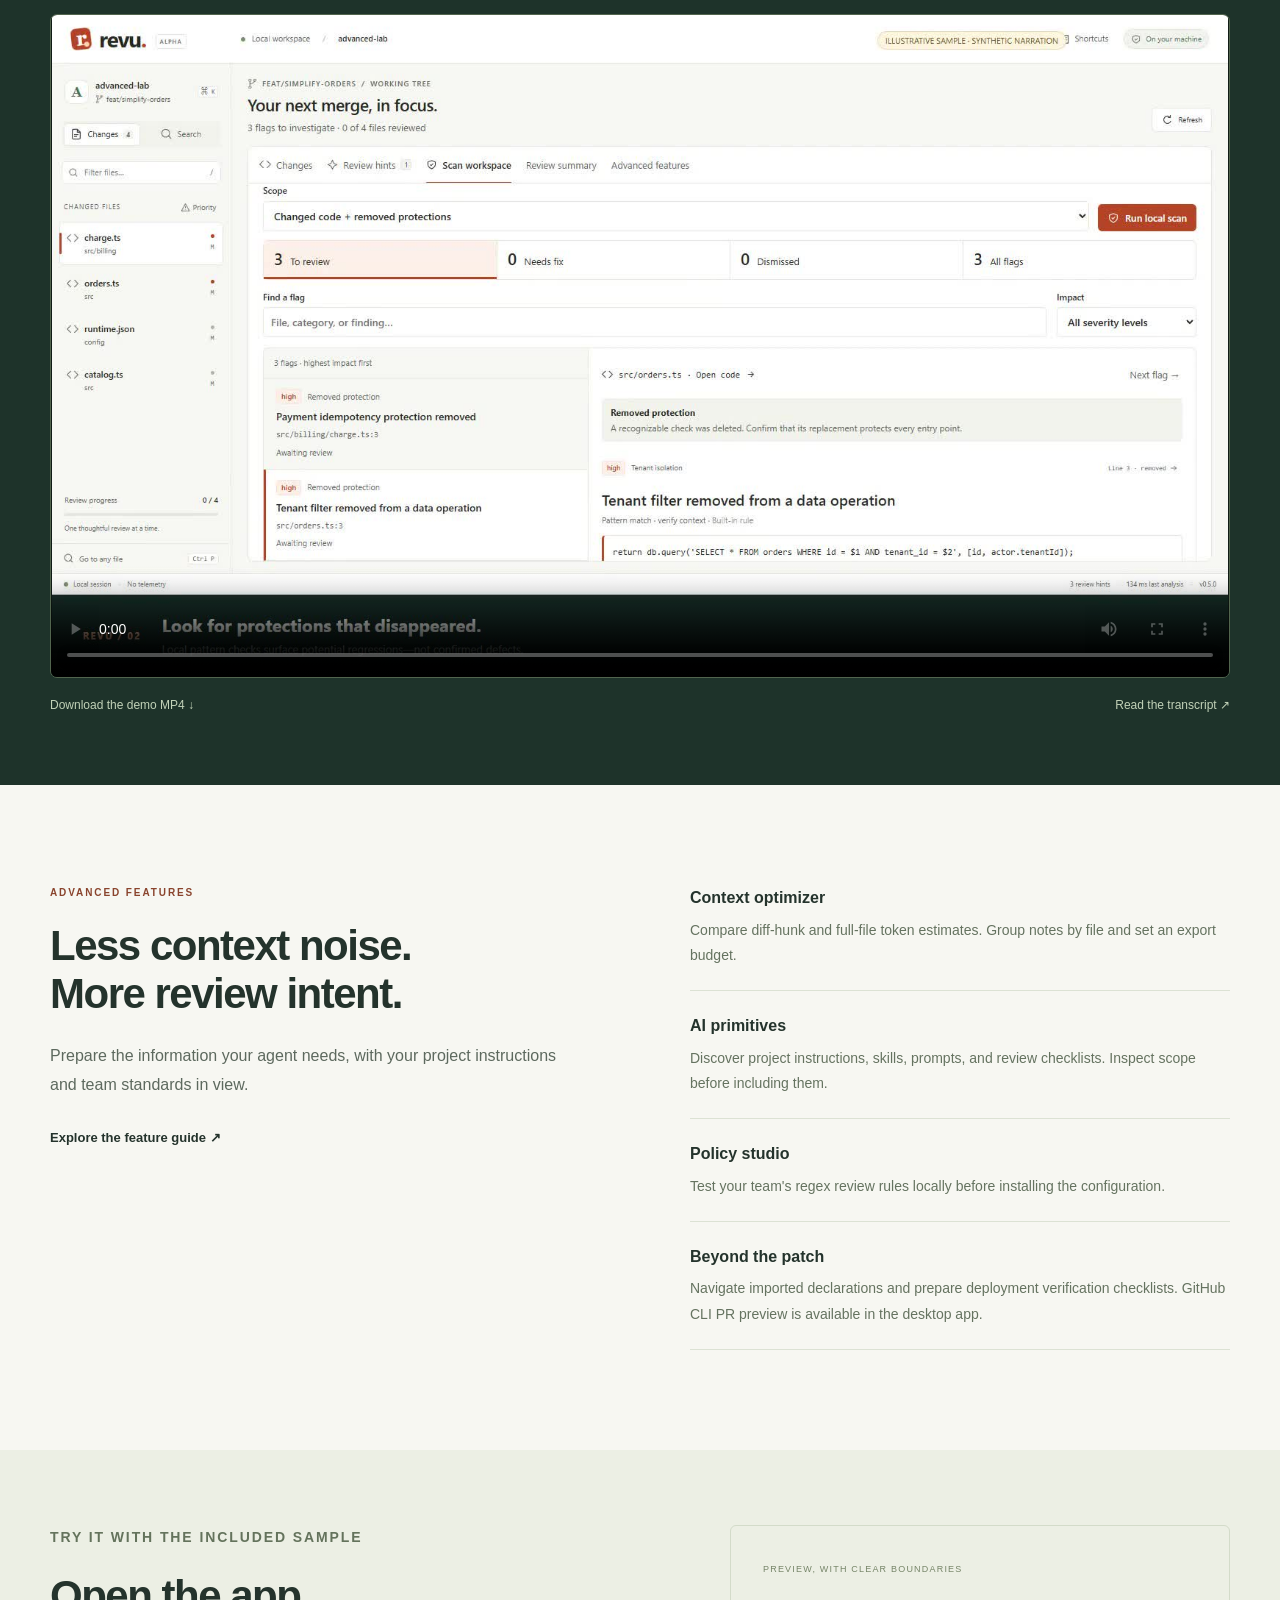
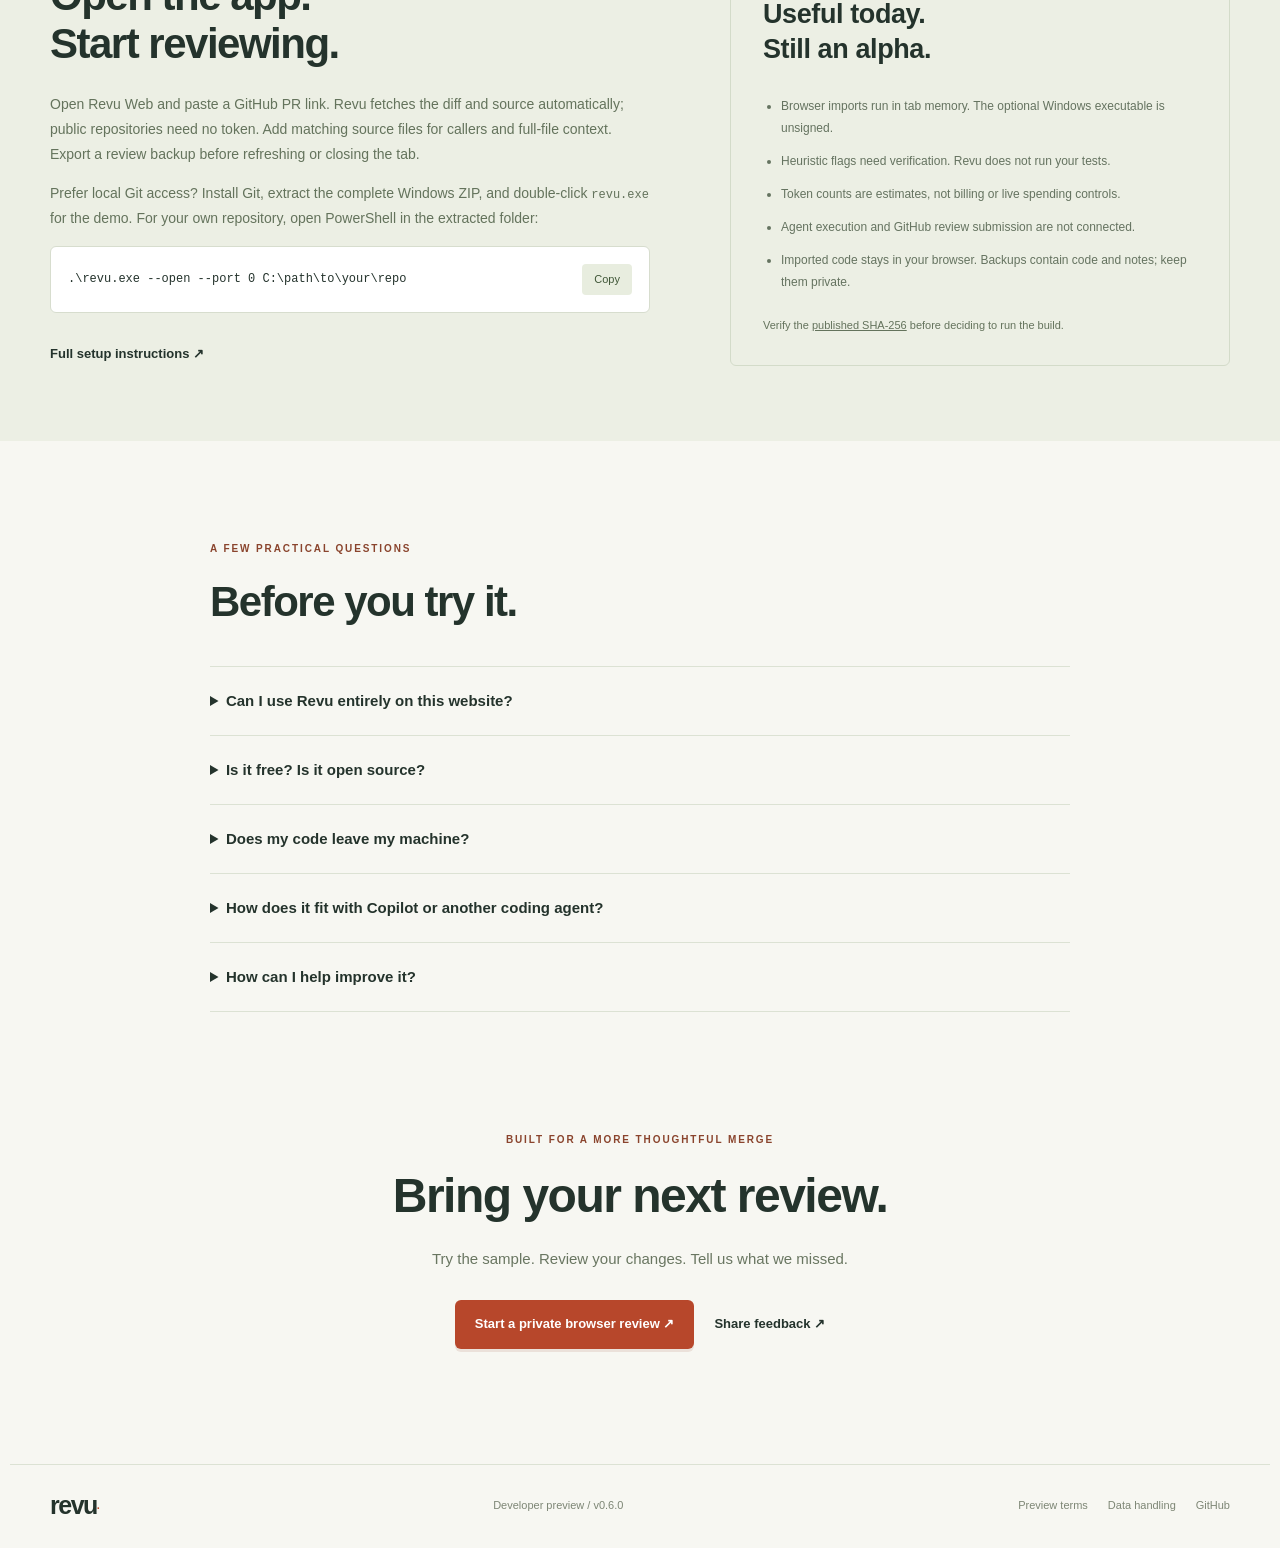
==== commit 82e5e668: "Add direct GitHub PR imports to the browser review workflow" ====
--- a/index.html
+++ b/index.html
@@ -1,12 +1,12 @@
 <!doctype html>
 <html lang="en"><head><meta charset="utf-8"><meta name="viewport" content="width=device-width,initial-scale=1"><title>Revu — review your agent's work before you merge</title><meta name="description" content="A local code-review workspace for AI-assisted development. Investigate review signals, record evidence, and prepare focused agent handoffs. Free browser and Windows developer preview."><meta name="theme-color" content="#f7f7f2"><meta property="og:title" content="Revu — a thoughtful review before your next merge"><meta property="og:description" content="Review files and diffs privately in your browser. Local review signals, evidence, and focused agent context."><meta property="og:image" content="https://mardi123.github.io/revu/assets/poster.jpg"><link rel="icon" href="favicon.svg" type="image/svg+xml"><link rel="stylesheet" href="style.css"></head>
 <body><a class="skip" href="#main">Skip to content</a><header class="nav"><a class="brand" href="#" aria-label="Revu home"><span class="mark">r</span>revu<span class="dot">.</span></a><nav aria-label="Main navigation"><a href="#workflow">How it works</a><a href="#demo">Watch demo</a><a href="https://github.com/Mardi123/revu">GitHub ↗</a><a class="nav-download" href="app/">Open browser app</a></nav></header>
-<main id="main"><section class="hero wrap"><div class="hero-copy"><p class="eyebrow"><span></span> FREE DEVELOPER PREVIEW / v0.6.0</p><h1>Your agent wrote it.<br><em>Give it a thoughtful review.</em></h1><p class="lead">Find changes that deserve a closer look. Follow the evidence. Send your coding agent a focused fix brief—before your next merge.</p><div class="actions"><a class="button primary" href="app/">Open browser app <span>↗</span></a><a class="text-link" href="https://github.com/Mardi123/revu/releases/download/v0.6.0/revu-0.6.0-windows-x64.zip">Download Windows ↓</a><a class="text-link" href="#demo">Watch the walkthrough <span>↗</span></a></div><p class="fine">Browser app · No installation · No code upload<br>Import files or diffs. Review on your device. No account or API key.</p></div><div class="hero-visual"><div class="window-bar"><span class="window-dots">● ● ●</span><span>THE REVIEW QUEUE</span><span>LOCAL</span></div><a href="assets/review-queue.png" aria-label="Open full-size screenshot of the review queue"><img src="assets/review-queue.png" alt="Revu review queue showing a potential regression with code evidence and verification steps." width="1512" height="982"></a><div class="visual-note"><span>01 / INVESTIGATE</span><p>“What changed?” is just the beginning.<br><strong>Ask what protection may have disappeared.</strong></p></div></div></section>
+<main id="main"><section class="hero wrap"><div class="hero-copy"><p class="eyebrow"><span></span> FREE DEVELOPER PREVIEW / v0.6.0</p><h1>Your agent wrote it.<br><em>Give it a thoughtful review.</em></h1><p class="lead">Find changes that deserve a closer look. Follow the evidence. Send your coding agent a focused fix brief—before your next merge.</p><div class="actions"><a class="button primary" href="app/">Open browser app <span>↗</span></a><a class="text-link" href="https://github.com/Mardi123/revu/releases/download/v0.6.0/revu-0.6.0-windows-x64.zip">Download Windows ↓</a><a class="text-link" href="#demo">Watch the walkthrough <span>↗</span></a></div><p class="fine">Browser app · No installation · No code upload<br>Paste a GitHub PR link. Public PRs need no token. Review on your device.</p></div><div class="hero-visual"><div class="window-bar"><span class="window-dots">● ● ●</span><span>THE REVIEW QUEUE</span><span>LOCAL</span></div><a href="assets/review-queue.png" aria-label="Open full-size screenshot of the review queue"><img src="assets/review-queue.png" alt="Revu review queue showing a potential regression with code evidence and verification steps." width="1512" height="982"></a><div class="visual-note"><span>01 / INVESTIGATE</span><p>“What changed?” is just the beginning.<br><strong>Ask what protection may have disappeared.</strong></p></div></div></section>
 <div class="strip"><div class="wrap"><span>PRIVATE BROWSER + DESKTOP REVIEW</span><span>REVIEW SIGNALS + EVIDENCE</span><span>YOUR AGENT, YOUR HANDOFF</span></div></div>
 <section id="workflow" class="wrap section"><div class="section-heading"><p class="eyebrow">FROM DIFF TO A CLEAR NEXT STEP</p><h2>Keep the reasoning<br>with the review.</h2><p>A diff shows the edit. Revu helps you investigate it and preserve the feedback your next agent iteration needs.</p></div><div class="steps"><article><span class="step">01</span><h3>Spot the risky change</h3><p>Scan current changes for bounded review patterns, including removed tenant checks, lost payment idempotency, and changed function contracts.</p><span class="note">Signals to verify—not confirmed defects.</span></article><article><span class="step">02</span><h3>Follow the evidence</h3><p>Read the affected code, search unchanged callers and tests, and record a Needs fix or Dismiss decision with your reasoning.</p><span class="note">Name references, not a semantic call graph.</span></article><article><span class="step">03</span><h3>Make the handoff precise</h3><p>Export current decisions, notes, code anchors, and verification guidance. Give your existing agent a clear next task.</p><span class="note">You choose when and where to share.</span></article></div></section>
 <section id="demo" class="demo-section"><div class="wrap"><div class="demo-heading"><div><p class="eyebrow">SEE THE ACTUAL WORKFLOW</p><h2>One review. From signal to handoff.</h2></div><p>Desktop v0.5 walkthrough · illustrative sample code<br>Captioned, with synthetic narration</p></div><video controls playsinline preload="metadata" poster="assets/poster.jpg" aria-label="Revu developer-preview walkthrough"><source src="assets/revu-demo-0.5.0.mp4" type="video/mp4"><track kind="captions" src="assets/revu-demo.vtt" srclang="en" label="English" default>Your browser cannot play this video. <a href="assets/revu-demo-0.5.0.mp4">Download the MP4.</a></video><div class="video-links"><a href="https://github.com/Mardi123/revu/releases/download/v0.5.0/revu-demo-0.5.0.mp4">Download the demo MP4 ↓</a><a href="https://github.com/Mardi123/revu/blob/main/DEMO-TRANSCRIPT.md">Read the transcript ↗</a></div></div></section>
 <section class="wrap section advanced"><div><p class="eyebrow">ADVANCED FEATURES</p><h2>Less context noise.<br>More review intent.</h2><p class="lead">Prepare the information your agent needs, with your project instructions and team standards in view.</p><a class="text-link" href="https://github.com/Mardi123/revu/blob/main/docs/ADVANCED-FEATURES.md">Explore the feature guide ↗</a></div><dl><div><dt>Context optimizer</dt><dd>Compare diff-hunk and full-file token estimates. Group notes by file and set an export budget.</dd></div><div><dt>AI primitives</dt><dd>Discover project instructions, skills, prompts, and review checklists. Inspect scope before including them.</dd></div><div><dt>Policy studio</dt><dd>Test your team's regex review rules locally before installing the configuration.</dd></div><div><dt>Beyond the patch</dt><dd>Navigate imported declarations and prepare deployment verification checklists. GitHub CLI PR preview is available in the desktop app.</dd></div></dl></section>
-<section id="start" class="setup-section"><div class="wrap setup"><div><p class="eyebrow">TRY IT WITH THE INCLUDED SAMPLE</p><h2>Open the app.<br>Start reviewing.</h2><p><a href="app/">Open Revu Web</a> and try the sample, import a Git diff, or choose text files. Add matching source files for callers and full-file context. Export a review backup before refreshing or closing the tab.</p><p>Prefer local Git access? Install Git, extract the complete Windows ZIP, and double-click <code>revu.exe</code> for the demo. For your own repository, open PowerShell in the extracted folder:</p><div class="command"><code id="command">.\revu.exe --open --port 0 C:\path\to\your\repo</code><button id="copy" aria-label="Copy launch command">Copy</button></div><p id="copy-status" role="status"></p><a class="text-link" href="https://github.com/Mardi123/revu#readme">Full setup instructions ↗</a></div><aside><span class="pill">PREVIEW, WITH CLEAR BOUNDARIES</span><h3>Useful today.<br>Still an alpha.</h3><ul><li>Browser imports run in tab memory. The optional Windows executable is unsigned.</li><li>Heuristic flags need verification. Revu does not run your tests.</li><li>Token counts are estimates, not billing or live spending controls.</li><li>Agent execution and GitHub review submission are not connected.</li><li>Imported code stays in your browser. Backups contain code and notes; keep them private.</li></ul><p>Verify the <a href="https://github.com/Mardi123/revu/releases/download/v0.6.0/SHA256SUMS.txt">published SHA-256</a> before deciding to run the build.</p></aside></div></section>
-<section class="wrap section faq"><p class="eyebrow">A FEW PRACTICAL QUESTIONS</p><h2>Before you try it.</h2><details><summary>Can I use Revu entirely on this website?</summary><p>Yes. <a href="app/">Open the browser app</a> to review imported files and diffs. The review engine runs on your device using WebAssembly; your code is not uploaded. Scanning, decisions, notes, context optimization, policies, and exports work against your imports. Local Git and GitHub CLI access require the desktop app. See the <a href="https://github.com/Mardi123/revu/blob/main/docs/BROWSER-APP.md">browser guide</a>.</p></details><details><summary>Is it free? Is it open source?</summary><p>This developer preview is free to evaluate, including with your own work projects. The application source remains private. See the <a href="https://github.com/Mardi123/revu/blob/main/PREVIEW-TERMS.md">preview terms</a>; this is not an open-source license.</p></details><details><summary>Does my code leave my machine?</summary><p>Imported browser code and notes stay in tab memory. Export a review backup before refreshing or closing the tab. The app has no Revu telemetry or automatic model calls. Copying or exporting context lets you choose what to share. Explicit GitHub PR preview requests contact GitHub through your installed CLI. See <a href="https://github.com/Mardi123/revu/blob/main/PRIVACY.md">data handling</a>.</p></details><details><summary>How does it fit with Copilot or another coding agent?</summary><p>Use Revu as a local investigation and feedback workspace alongside your existing agent. Review signals, record your reasoning, and export a focused handoff. This preview does not demonstrate higher detection accuracy than another tool.</p></details><details><summary>How can I help improve it?</summary><p>Try a real review and report where the workflow helped or got in the way. For a missed issue or false positive, include a small synthetic reproduction in a GitHub issue. Never post private source, credentials, or customer data.</p></details></section>
+<section id="start" class="setup-section"><div class="wrap setup"><div><p class="eyebrow">TRY IT WITH THE INCLUDED SAMPLE</p><h2>Open the app.<br>Start reviewing.</h2><p><a href="app/">Open Revu Web</a> and paste a GitHub PR link. Revu fetches the diff and source automatically; public repositories need no token. Add matching source files for callers and full-file context. Export a review backup before refreshing or closing the tab.</p><p>Prefer local Git access? Install Git, extract the complete Windows ZIP, and double-click <code>revu.exe</code> for the demo. For your own repository, open PowerShell in the extracted folder:</p><div class="command"><code id="command">.\revu.exe --open --port 0 C:\path\to\your\repo</code><button id="copy" aria-label="Copy launch command">Copy</button></div><p id="copy-status" role="status"></p><a class="text-link" href="https://github.com/Mardi123/revu#readme">Full setup instructions ↗</a></div><aside><span class="pill">PREVIEW, WITH CLEAR BOUNDARIES</span><h3>Useful today.<br>Still an alpha.</h3><ul><li>Browser imports run in tab memory. The optional Windows executable is unsigned.</li><li>Heuristic flags need verification. Revu does not run your tests.</li><li>Token counts are estimates, not billing or live spending controls.</li><li>Agent execution and GitHub review submission are not connected.</li><li>Imported code stays in your browser. Backups contain code and notes; keep them private.</li></ul><p>Verify the <a href="https://github.com/Mardi123/revu/releases/download/v0.6.0/SHA256SUMS.txt">published SHA-256</a> before deciding to run the build.</p></aside></div></section>
+<section class="wrap section faq"><p class="eyebrow">A FEW PRACTICAL QUESTIONS</p><h2>Before you try it.</h2><details><summary>Can I use Revu entirely on this website?</summary><p>Yes. <a href="app/">Open the browser app</a> to review imported files and diffs. The review engine runs on your device using WebAssembly; your code is not uploaded. Scanning, decisions, notes, context optimization, policies, and exports work against your imports. GitHub PR imports work directly through the GitHub API. Private repositories accept a read-only token for the import. Local Git access requires the desktop app. See the <a href="https://github.com/Mardi123/revu/blob/main/docs/BROWSER-APP.md">browser guide</a>.</p></details><details><summary>Is it free? Is it open source?</summary><p>This developer preview is free to evaluate, including with your own work projects. The application source remains private. See the <a href="https://github.com/Mardi123/revu/blob/main/PREVIEW-TERMS.md">preview terms</a>; this is not an open-source license.</p></details><details><summary>Does my code leave my machine?</summary><p>Imported browser code and notes stay in tab memory. Export a review backup before refreshing or closing the tab. Imported browser code and notes stay in tab memory. Export a review backup before refreshing or closing the tab. Imported browser code and notes stay in tab memory. Export a review backup before refreshing or closing the tab. The app has no Revu telemetry or automatic model calls. Copying or exporting context lets you choose what to share. Browser PR imports contact GitHub directly, with an optional read-only token held only for that import. Desktop PR previews use your installed CLI. See <a href="https://github.com/Mardi123/revu/blob/main/PRIVACY.md">data handling</a>.</p></details><details><summary>How does it fit with Copilot or another coding agent?</summary><p>Use Revu as a local investigation and feedback workspace alongside your existing agent. Review signals, record your reasoning, and export a focused handoff. This preview does not demonstrate higher detection accuracy than another tool.</p></details><details><summary>How can I help improve it?</summary><p>Try a real review and report where the workflow helped or got in the way. For a missed issue or false positive, include a small synthetic reproduction in a GitHub issue. Never post private source, credentials, or customer data.</p></details></section>
 <section class="wrap final-cta"><p class="eyebrow">BUILT FOR A MORE THOUGHTFUL MERGE</p><h2>Bring your next review.</h2><p>Try the sample. Review your changes. Tell us what we missed.</p><div class="actions"><a class="button primary" href="app/">Start a private browser review ↗</a><a class="text-link" href="https://github.com/Mardi123/revu/issues/new/choose">Share feedback ↗</a></div></section></main>
 <footer class="wrap"><a class="brand" href="#">revu<span class="dot">.</span></a><span>Developer preview / v0.6.0</span><nav aria-label="Footer"><a href="https://github.com/Mardi123/revu/blob/main/PREVIEW-TERMS.md">Preview terms</a><a href="https://github.com/Mardi123/revu/blob/main/PRIVACY.md">Data handling</a><a href="https://github.com/Mardi123/revu">GitHub</a></nav></footer><script src="site.js"></script></body></html>
